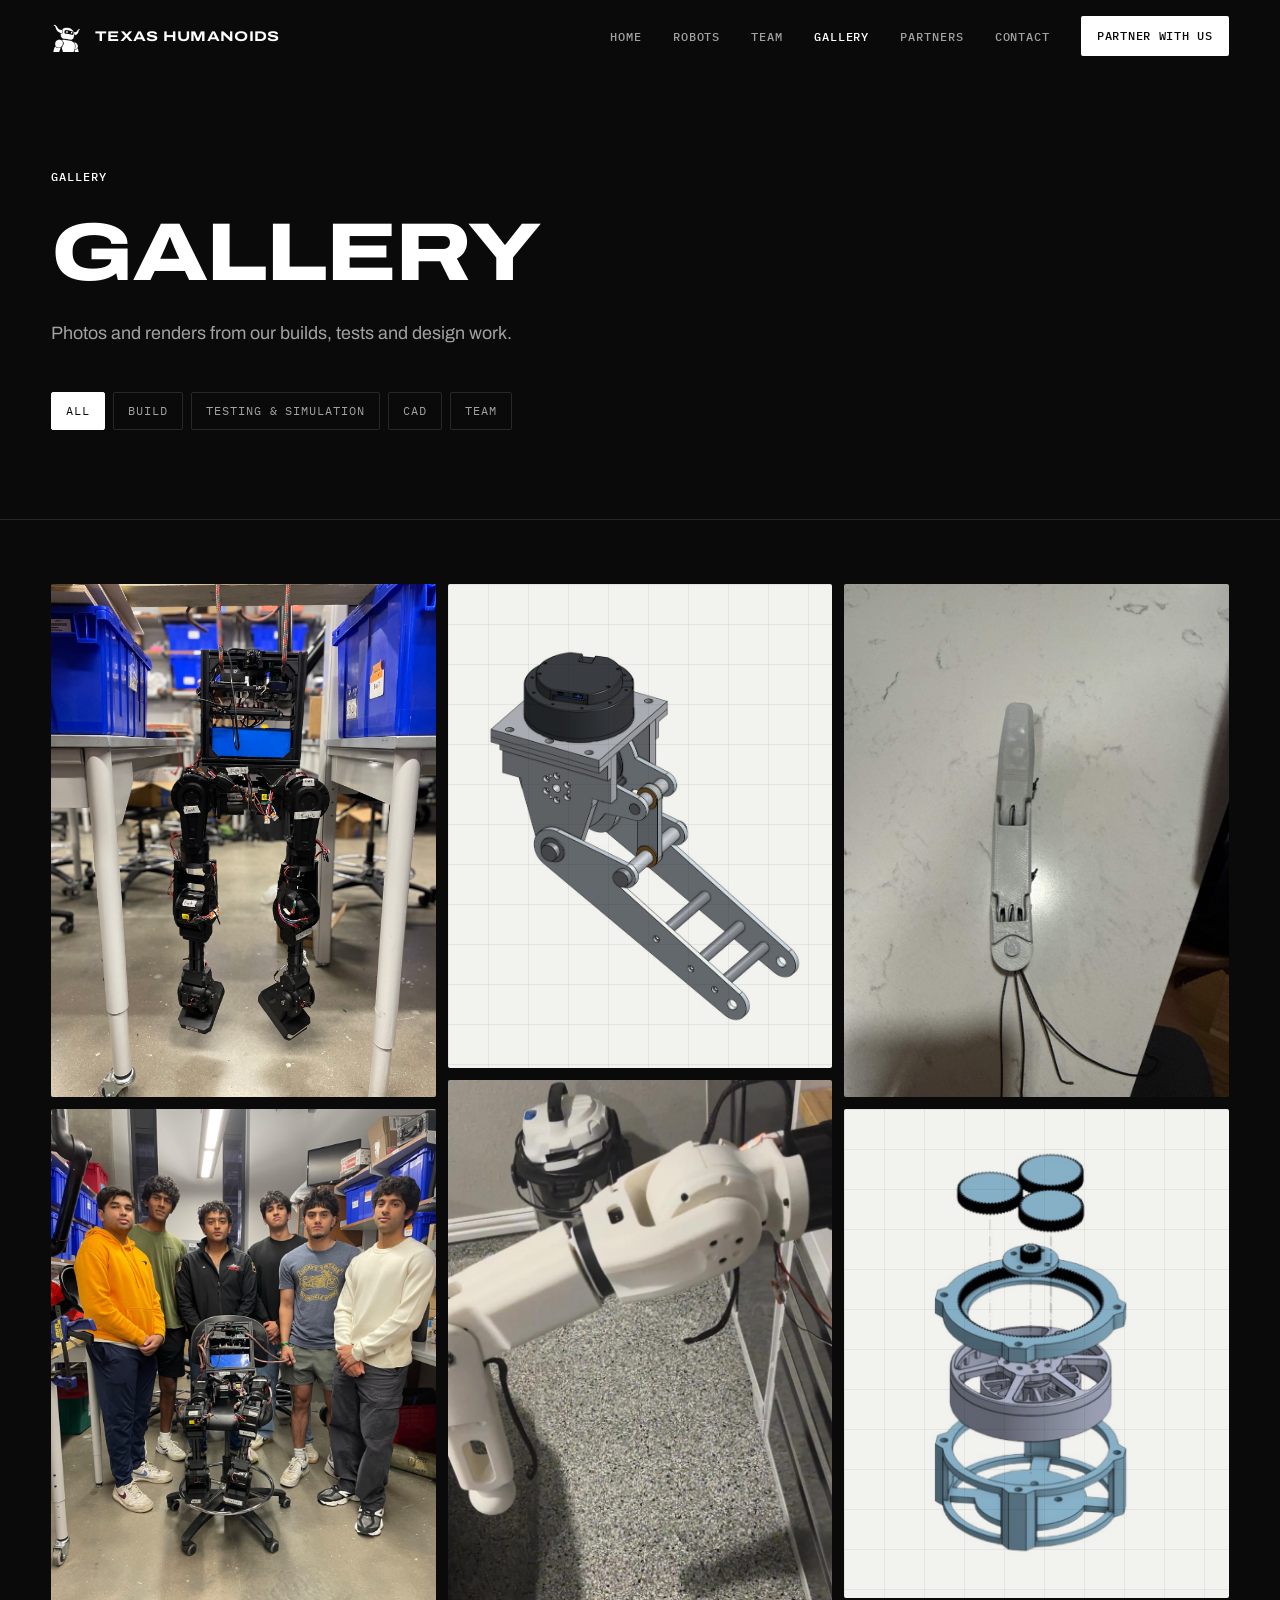
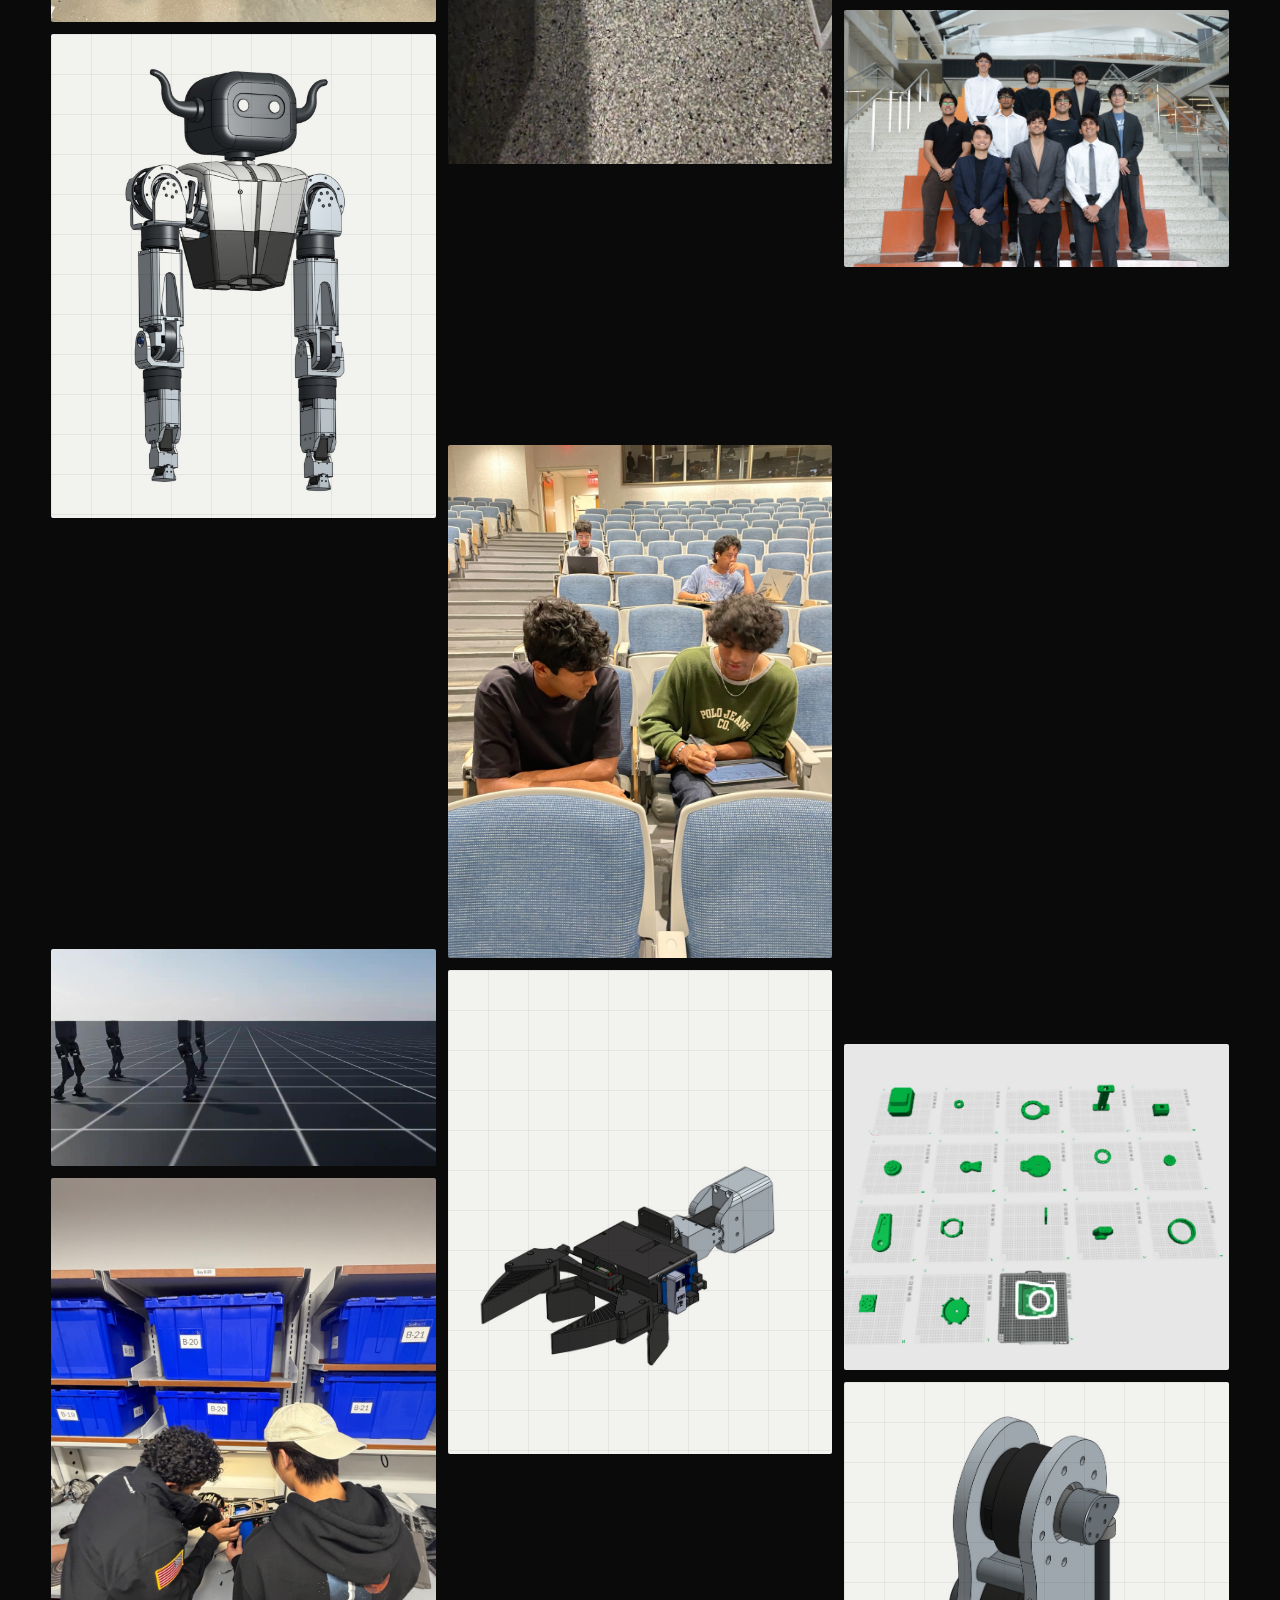
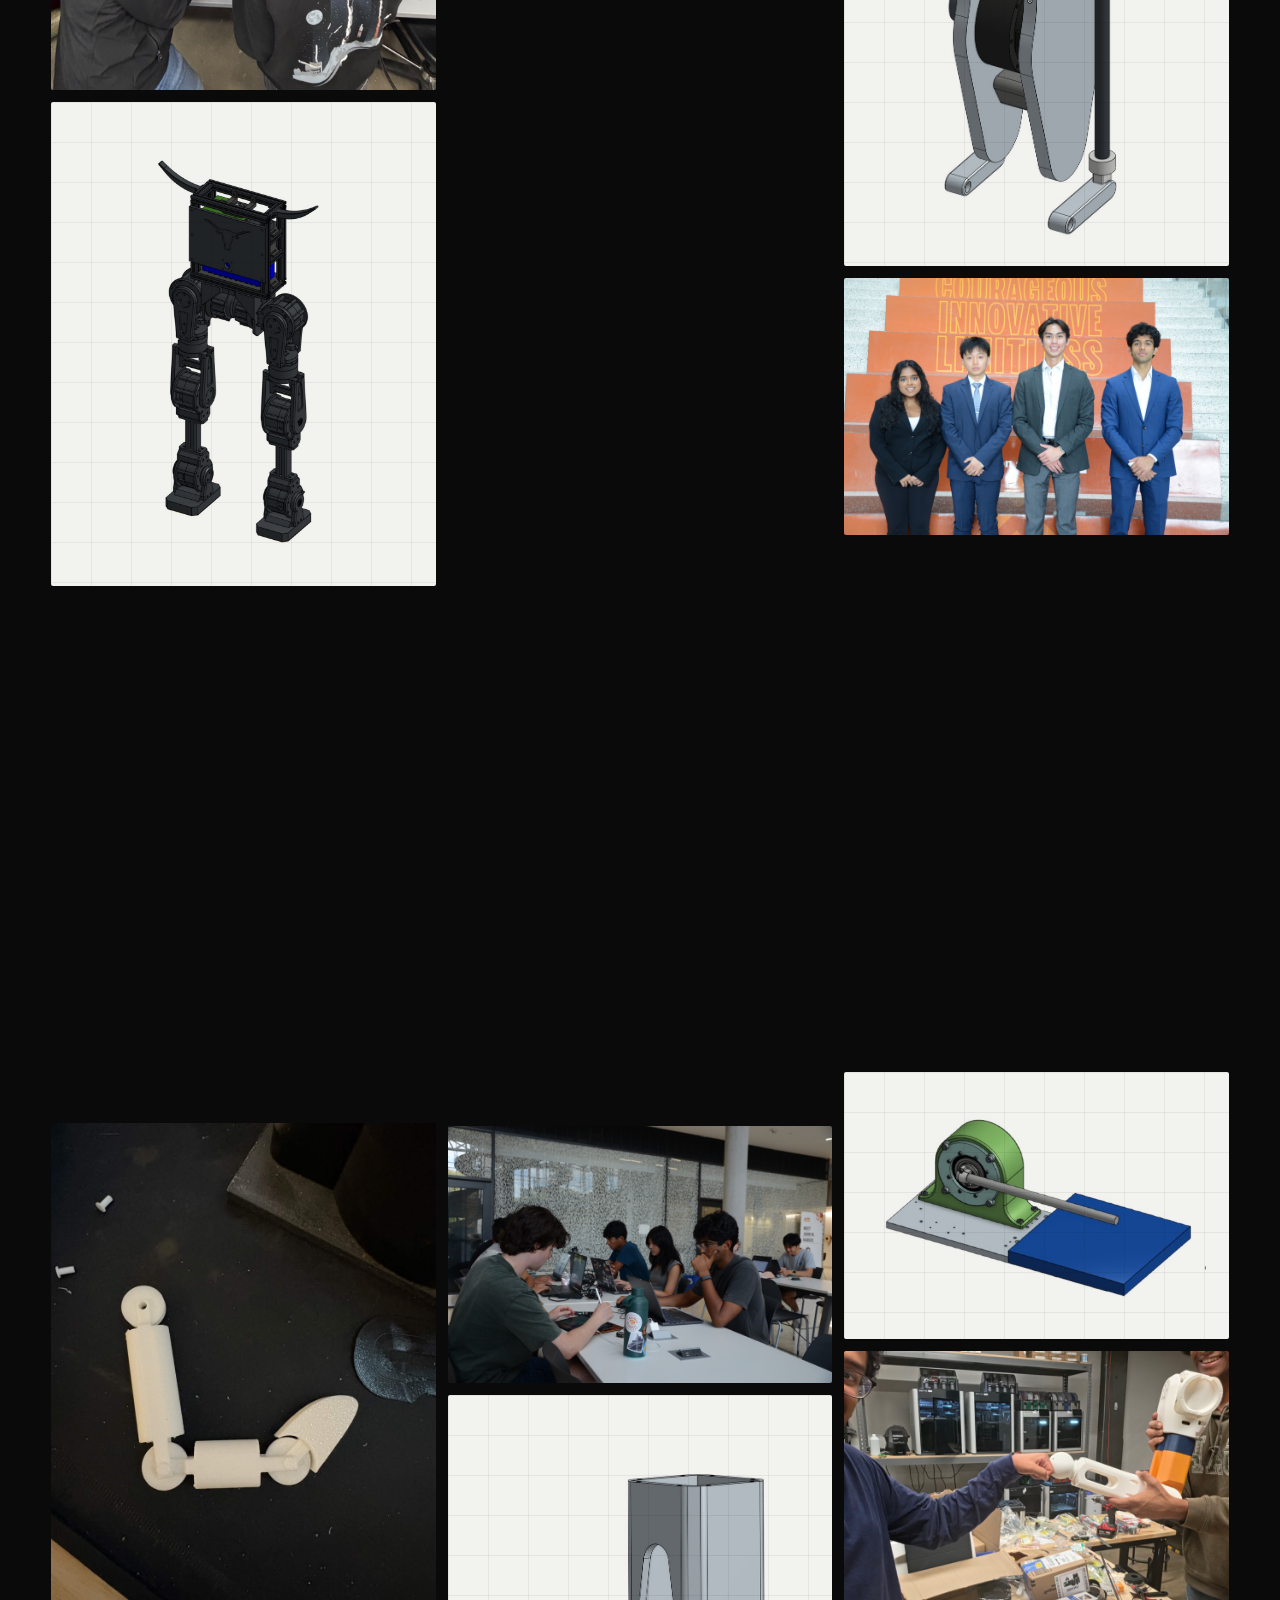
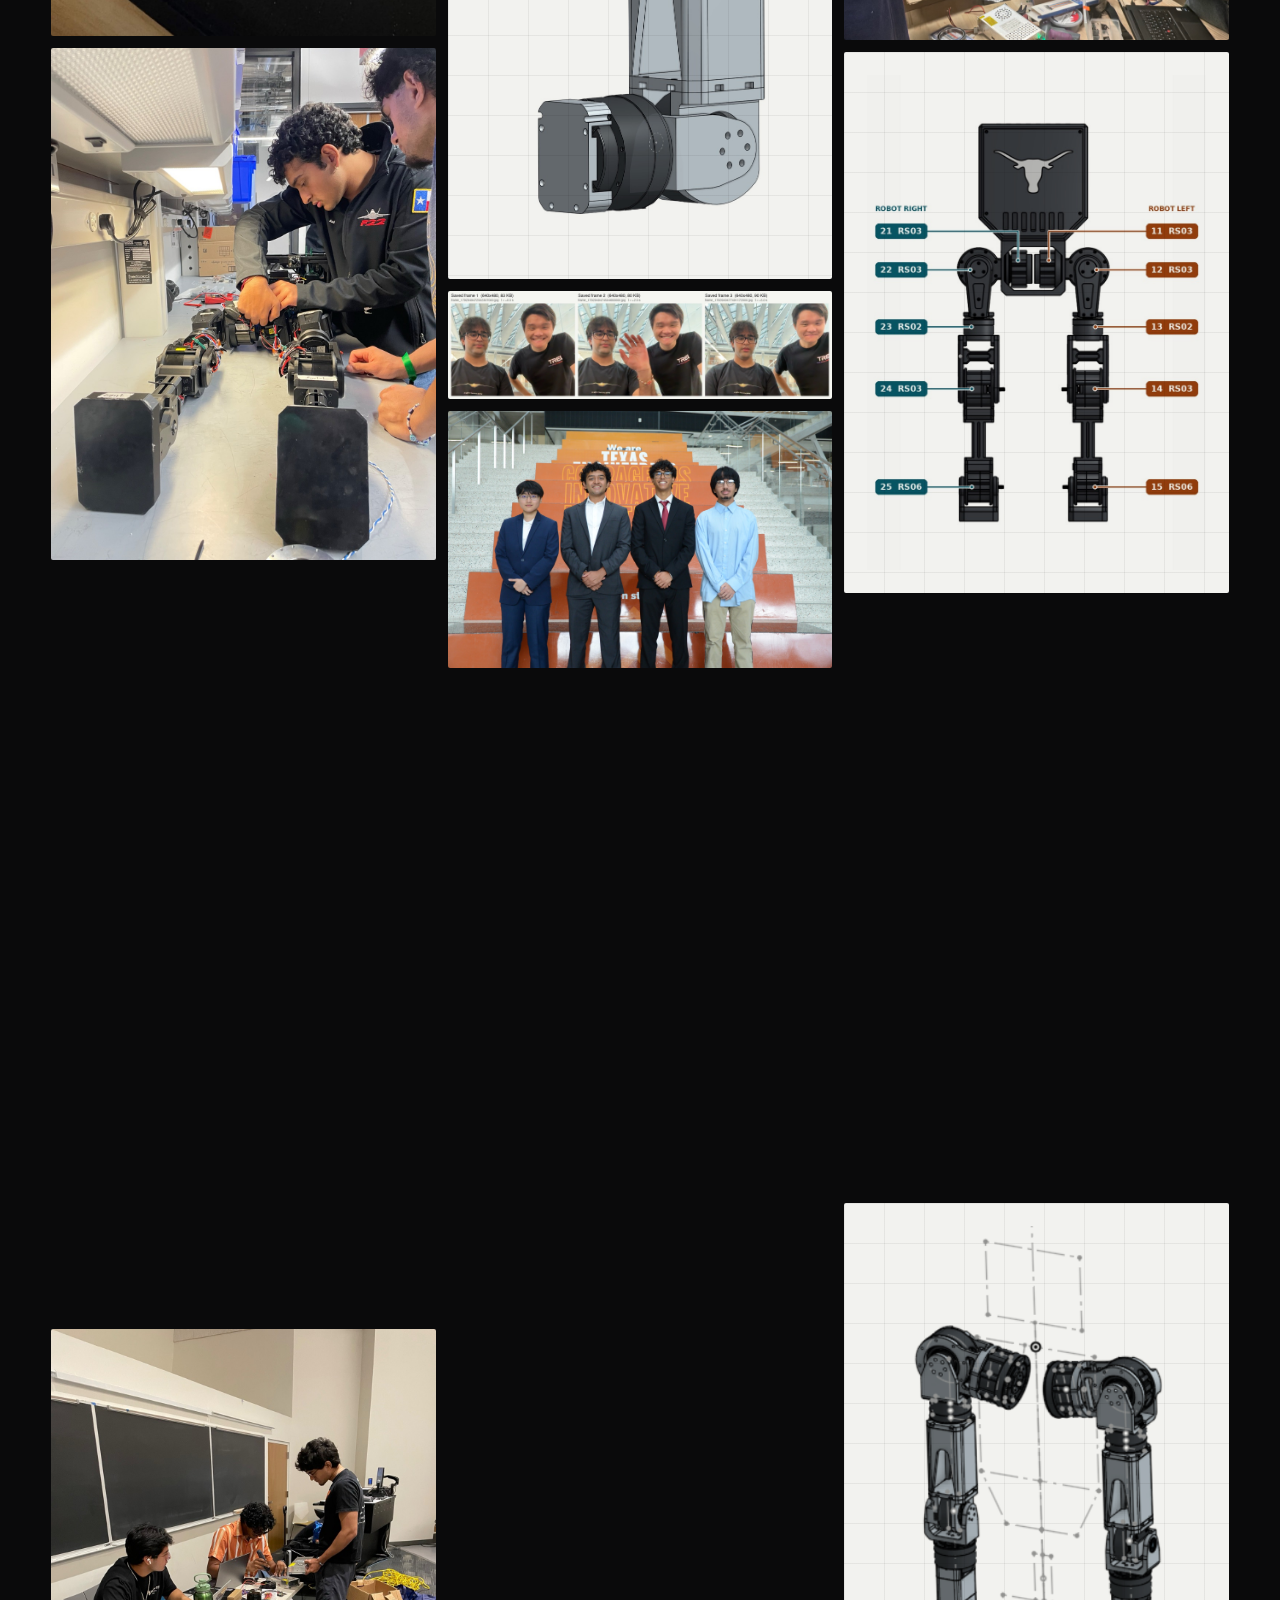
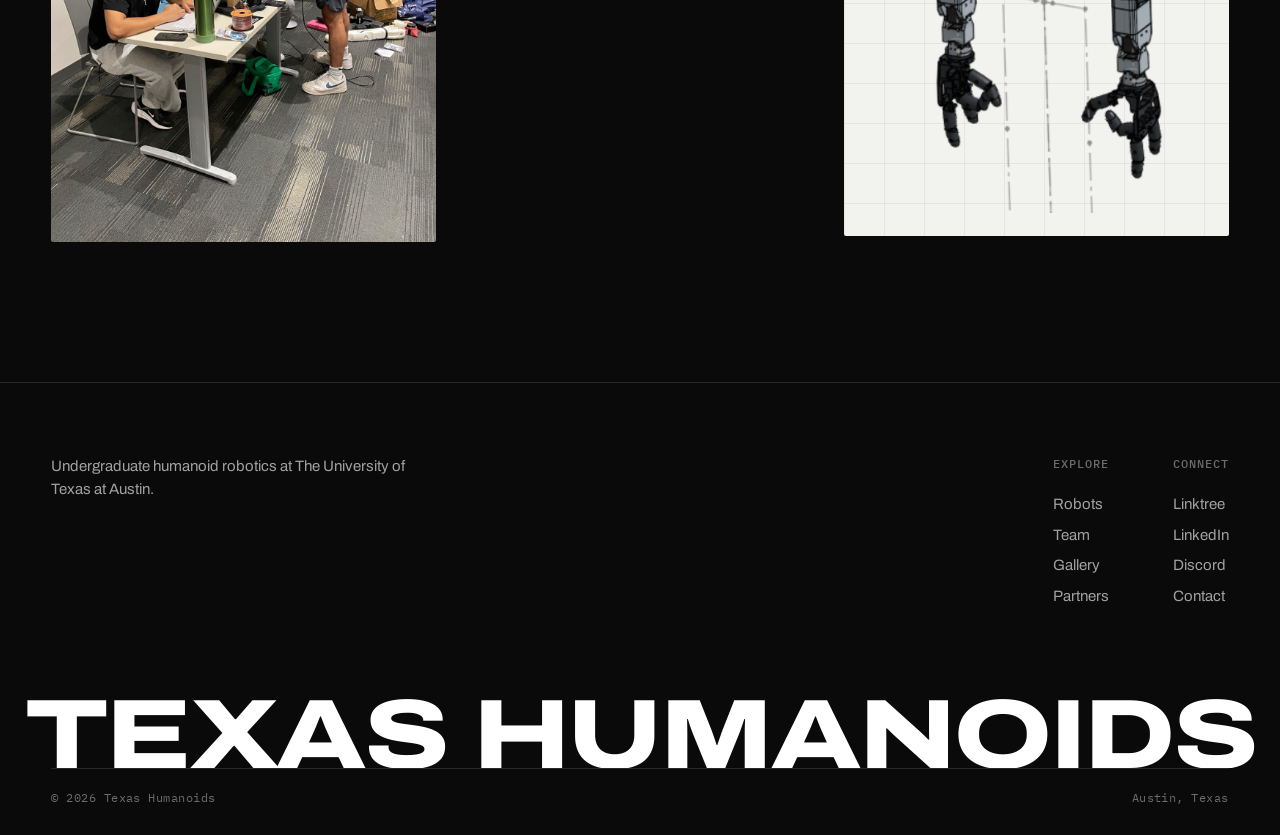
==== gallery.html @ 923ed388 "Import site as deployed on Netlify Co-Authored-By: Claude Opus 5.5 <noreply@anthropic.com> Claude-Se" ====
<!DOCTYPE html>
<html lang="en">
<head>
  <meta charset="UTF-8">
  <meta name="viewport" content="width=device-width, initial-scale=1.0">
  <title>Gallery | Texas Humanoids</title>
  <meta name="description" content="Photos and CAD renders from Texas Humanoids builds, tests and design work.">
  <meta property="og:title" content="Gallery | Texas Humanoids">
  <meta property="og:description" content="Photos and CAD renders from Texas Humanoids builds, tests and design work.">
  <meta property="og:image" content="images/web/whole_group.jpg">
  <link rel="icon" href="images/logo.png">
  <link rel="preconnect" href="https://fonts.googleapis.com">
  <link rel="preconnect" href="https://fonts.gstatic.com" crossorigin>
  <link href="https://fonts.googleapis.com/css2?family=Archivo:wdth,wght@62..125,100..900&family=IBM+Plex+Mono:wght@400;500&display=swap" rel="stylesheet">
  <link rel="stylesheet" href="styles.css">
  <script>document.documentElement.classList.add('js')</script>
</head>
<body>

  <header class="nav" id="nav">
    <div class="nav-inner">
      <a href="index.html" class="brand" aria-label="Texas Humanoids home">
        <img src="images/logo.png" alt="">
        <span>TEXAS HUMANOIDS</span>
      </a>
      <button class="menu-btn" aria-label="Open menu" aria-expanded="false" aria-controls="navLinks"><span></span><span></span></button>
      <ul class="nav-links" id="navLinks">
        <li><a href="index.html">Home</a></li>
        <li><a href="robots.html">Robots</a></li>
        <li><a href="team.html">Team</a></li>
        <li><a href="gallery.html" aria-current="page">Gallery</a></li>
        <li><a href="partners.html">Partners</a></li>
        <li><a href="contact.html">Contact</a></li>
        <li><a href="contact.html" class="btn btn-solid">Partner with us</a></li>
      </ul>
    </div>
  </header>

  <main>
    <section class="page-head">
      <div class="wrap">
        <div class="eyebrow r"><span>Gallery</span></div>
        <h1 class="r d1">Gallery</h1>
        <p class="lede r d2">Photos and renders from our builds, tests and design work.</p>
        <div class="filters r d3" role="group" aria-label="Filter photos">
          <button class="filter" data-cat="all" aria-pressed="true">All</button>
          <button class="filter" data-cat="build" aria-pressed="false">Build</button>
          <button class="filter" data-cat="sim" aria-pressed="false">Testing &amp; simulation</button>
          <button class="filter" data-cat="cad" aria-pressed="false">CAD</button>
          <button class="filter" data-cat="team" aria-pressed="false">Team</button>
        </div>
      </div>
    </section>

    <section class="sect" style="padding-top:clamp(40px,5vw,72px)">
      <div class="wrap">
        <div class="gallery">
          <a class="g-item r" href="images/web/walker.jpg" data-cat="build"><img src="images/web/walker.jpg" alt="Bob the Walker" width="1350" height="1800" loading="lazy"><span class="cap">Bob the Walker</span></a>
          <a class="g-item r" href="images/web/build-walker-team.jpg" data-cat="build"><img src="images/web/build-walker-team.jpg" alt="The walker team with Bob" width="1050" height="1400" loading="lazy"><span class="cap">The walker team with Bob</span></a>
          <a class="g-item paper r" href="images/web/cad-texas-humanoid.jpg" data-cat="cad"><img src="images/web/cad-texas-humanoid.jpg" alt="Texas Humanoid upper body" width="1082" height="1400" loading="lazy"><span class="cap">Texas Humanoid upper body</span></a>
          <a class="g-item r" href="images/web/build-legs-team.jpg" data-cat="build"><img src="images/web/build-legs-team.jpg" alt="Walker legs after assembly" width="1320" height="1400" loading="lazy"><span class="cap">Walker legs after assembly</span></a>
          <a class="g-item r" href="images/web/walker-isaaclab.jpg" data-cat="sim"><img src="images/web/walker-isaaclab.jpg" alt="Walker policy training in Isaac Lab" width="1280" height="720" loading="lazy"><span class="cap">Walker policy training in Isaac Lab</span></a>
          <a class="g-item r" href="images/web/build-assembly.jpg" data-cat="build"><img src="images/web/build-assembly.jpg" alt="Assembling a walker leg" width="1050" height="1400" loading="lazy"><span class="cap">Assembling a walker leg</span></a>
          <a class="g-item paper r" href="images/web/cad-walker.jpg" data-cat="cad"><img src="images/web/cad-walker.jpg" alt="Walker CAD" width="1082" height="1400" loading="lazy"><span class="cap">Walker CAD</span></a>
          <a class="g-item r" href="images/web/build-hang-test.jpg" data-cat="build"><img src="images/web/build-hang-test.jpg" alt="Walker testing on a support rig" width="1050" height="1400" loading="lazy"><span class="cap">Walker testing on a support rig</span></a>
          <a class="g-item r" href="images/web/finger-prototype.jpg" data-cat="sim"><img src="images/web/finger-prototype.jpg" alt="Tendon-driven finger prototype" width="900" height="1200" loading="lazy"><span class="cap">Tendon-driven finger prototype</span></a>
          <a class="g-item r" href="images/web/build-wiring.jpg" data-cat="build"><img src="images/web/build-wiring.jpg" alt="Wiring the walker actuators" width="1050" height="1400" loading="lazy"><span class="cap">Wiring the walker actuators</span></a>
          <a class="g-item paper r" href="images/web/cad-shoulder.jpg" data-cat="cad"><img src="images/web/cad-shoulder.jpg" alt="Shoulder actuators" width="773" height="1000" loading="lazy"><span class="cap">Shoulder actuators</span></a>
          <a class="g-item r" href="images/web/walker-telemetry.jpg" data-cat="sim"><img src="images/web/walker-telemetry.jpg" alt="Walker telemetry dashboard" width="1600" height="1034" loading="lazy"><span class="cap">Walker telemetry dashboard</span></a>
          <a class="g-item r" href="images/web/build-electronics.jpg" data-cat="build"><img src="images/web/build-electronics.jpg" alt="Electronics build session" width="1050" height="1400" loading="lazy"><span class="cap">Electronics build session</span></a>
          <a class="g-item paper r" href="images/web/cad-knee.jpg" data-cat="cad"><img src="images/web/cad-knee.jpg" alt="Four-bar knee" width="773" height="1000" loading="lazy"><span class="cap">Four-bar knee</span></a>
          <a class="g-item r" href="images/web/teleop-arm.jpg" data-cat="sim"><img src="images/web/teleop-arm.jpg" alt="Tele-operated arm" width="787" height="1400" loading="lazy"><span class="cap">Tele-operated arm</span></a>
          <a class="g-item r" href="images/web/whole_group.jpg" data-cat="team"><img src="images/web/whole_group.jpg" alt="Texas Humanoids, Fall 2026" width="2400" height="1604" loading="lazy"><span class="cap">Texas Humanoids, Fall 2026</span></a>
          <a class="g-item r" href="images/web/build-design-session.jpg" data-cat="build"><img src="images/web/build-design-session.jpg" alt="Design session" width="1050" height="1400" loading="lazy"><span class="cap">Design session</span></a>
          <a class="g-item paper r" href="images/web/cad-wrist.jpg" data-cat="cad"><img src="images/web/cad-wrist.jpg" alt="Wrist with UMI gripper" width="773" height="1000" loading="lazy"><span class="cap">Wrist with UMI gripper</span></a>
          <a class="g-item r" href="images/web/walker-urdf.jpg" data-cat="sim"><img src="images/web/walker-urdf.jpg" alt="Walker URDF model" width="716" height="900" loading="lazy"><span class="cap">Walker URDF model</span></a>
          <a class="g-item paper r" href="images/web/cad-neck.jpg" data-cat="cad"><img src="images/web/cad-neck.jpg" alt="Neck and head" width="773" height="1000" loading="lazy"><span class="cap">Neck and head</span></a>
          <a class="g-item r" href="images/web/mechanical.jpg" data-cat="team"><img src="images/web/mechanical.jpg" alt="Mechanical team" width="1800" height="1203" loading="lazy"><span class="cap">Mechanical team</span></a>
          <a class="g-item r" href="images/web/working.jpg" data-cat="build"><img src="images/web/working.jpg" alt="Work session" width="1800" height="1203" loading="lazy"><span class="cap">Work session</span></a>
          <a class="g-item paper r" href="images/web/cad-elbow.jpg" data-cat="cad"><img src="images/web/cad-elbow.jpg" alt="Elbow joint" width="773" height="1000" loading="lazy"><span class="cap">Elbow joint</span></a>
          <a class="g-item r" href="images/web/perception-tracking.jpg" data-cat="sim"><img src="images/web/perception-tracking.jpg" alt="Video capture for human tracking" width="1800" height="508" loading="lazy"><span class="cap">Video capture for human tracking</span></a>
          <a class="g-item r" href="images/web/electrical.jpg" data-cat="team"><img src="images/web/electrical.jpg" alt="Electrical team" width="1800" height="1203" loading="lazy"><span class="cap">Electrical team</span></a>
          <a class="g-item paper r" href="images/web/cad-foot.jpg" data-cat="cad"><img src="images/web/cad-foot.jpg" alt="Spring-loaded foot" width="1100" height="850" loading="lazy"><span class="cap">Spring-loaded foot</span></a>
          <a class="g-item r" href="images/web/whiteboard-1.jpg" data-cat="build"><img src="images/web/whiteboard-1.jpg" alt="Arm kinematics on the whiteboard" width="1800" height="1350" loading="lazy"><span class="cap">Arm kinematics on the whiteboard</span></a>
          <a class="g-item r" href="images/web/finger-test.jpg" data-cat="sim"><img src="images/web/finger-test.jpg" alt="Finger test" width="900" height="1200" loading="lazy"><span class="cap">Finger test</span></a>
          <a class="g-item paper r" href="images/web/cad-actuator.jpg" data-cat="cad"><img src="images/web/cad-actuator.jpg" alt="Custom actuator, exploded view" width="688" height="900" loading="lazy"><span class="cap">Custom actuator, exploded view</span></a>
          <a class="g-item r" href="images/web/software.jpg" data-cat="team"><img src="images/web/software.jpg" alt="Software team" width="1800" height="1203" loading="lazy"><span class="cap">Software team</span></a>
          <a class="g-item r" href="images/web/working_2.jpg" data-cat="build"><img src="images/web/working_2.jpg" alt="Team discussion" width="1800" height="1203" loading="lazy"><span class="cap">Team discussion</span></a>
          <a class="g-item paper r" href="images/web/cad-walker-v1.jpg" data-cat="cad"><img src="images/web/cad-walker-v1.jpg" alt="Walker CAD, first version" width="927" height="1200" loading="lazy"><span class="cap">Walker CAD, first version</span></a>
          <a class="g-item r" href="images/web/walker-print-slices.jpg" data-cat="sim"><img src="images/web/walker-print-slices.jpg" alt="Sliced walker parts" width="1100" height="934" loading="lazy"><span class="cap">Sliced walker parts</span></a>
          <a class="g-item paper r" href="images/web/cad-lower-leg.jpg" data-cat="cad"><img src="images/web/cad-lower-leg.jpg" alt="Lower leg linkage" width="773" height="1000" loading="lazy"><span class="cap">Lower leg linkage</span></a>
          <a class="g-item r" href="images/web/operations.jpg" data-cat="team"><img src="images/web/operations.jpg" alt="Operations team" width="1800" height="1203" loading="lazy"><span class="cap">Operations team</span></a>
          <a class="g-item r" href="images/web/whiteboard-2.jpg" data-cat="build"><img src="images/web/whiteboard-2.jpg" alt="Planning joint layouts" width="1800" height="1350" loading="lazy"><span class="cap">Planning joint layouts</span></a>
          <a class="g-item paper r" href="images/web/actuator-dyno.jpg" data-cat="cad"><img src="images/web/actuator-dyno.jpg" alt="Actuator dynamometer" width="1000" height="653" loading="lazy"><span class="cap">Actuator dynamometer</span></a>
          <a class="g-item r" href="images/web/robot-arm.jpg" data-cat="build"><img src="images/web/robot-arm.jpg" alt="3D-printed arm segment" width="1800" height="1352" loading="lazy"><span class="cap">3D-printed arm segment</span></a>
          <a class="g-item paper r" href="images/web/walker-actuator-map.jpg" data-cat="cad"><img src="images/web/walker-actuator-map.jpg" alt="Walker actuator map" width="752" height="1100" loading="lazy"><span class="cap">Walker actuator map</span></a>
          <a class="g-item r" href="images/web/team-selfie.jpg" data-cat="team"><img src="images/web/team-selfie.jpg" alt="The three founders" width="1400" height="1050" loading="lazy"><span class="cap">The three founders</span></a>
          <a class="g-item paper r" href="images/web/power-schematic.jpg" data-cat="sim"><img src="images/web/power-schematic.jpg" alt="Power architecture schematic" width="1600" height="1131" loading="lazy"><span class="cap">Power architecture schematic</span></a>
          <a class="g-item paper r" href="images/web/arm-cad.png" data-cat="cad"><img src="images/web/arm-cad.png" alt="Tele-operated arm CAD" width="410" height="712" loading="lazy"><span class="cap">Tele-operated arm CAD</span></a>
        </div>
      </div>
    </section>

    <dialog class="lightbox" id="lightbox" aria-label="Photo viewer">
      <figure><img alt=""><figcaption></figcaption></figure>
      <button class="lb-btn lb-close" aria-label="Close">&times;</button>
      <button class="lb-btn lb-prev" aria-label="Previous photo">&larr;</button>
      <button class="lb-btn lb-next" aria-label="Next photo">&rarr;</button>
    </dialog>
  </main>

  <footer class="footer">
    <div class="wrap">
      <div class="foot-row">
        <p>Undergraduate humanoid robotics at The University of Texas at Austin.</p>
        <div class="foot-links">
          <div>
            <h4>Explore</h4>
            <a href="robots.html">Robots</a><a href="team.html">Team</a><a href="gallery.html">Gallery</a><a href="partners.html">Partners</a>
          </div>
          <div>
            <h4>Connect</h4>
            <a href="https://linktr.ee/texas-humanoids" target="_blank" rel="noopener">Linktree</a>
            <a href="https://www.linkedin.com/company/texas-humanoids" target="_blank" rel="noopener">LinkedIn</a>
            <a href="https://discord.gg/mYTj5yCFnS" target="_blank" rel="noopener">Discord</a>
            <a href="contact.html">Contact</a>
          </div>
        </div>
      </div>
    </div>
    <div class="wordmark" aria-hidden="true">TEXAS HUMANOIDS</div>
    <div class="wrap" style="position:relative;background:var(--ink)">
      <div class="foot-base">
        <span>&copy; 2026 Texas Humanoids</span>
        <span>Austin, Texas</span>
      </div>
    </div>
  </footer>

  <script src="site.js"></script>
</body>
</html>
---- styles.css ----
*, *::before, *::after { margin: 0; padding: 0; box-sizing: border-box; }

:root {
  --ink: #0A0A0B;
  --ink-2: #131315;
  --paper: #F2F2EF;
  --white: #FFFFFF;
  --accent: #2D7FF9;
  --on-dark-2: rgba(255,255,255,.62);
  --on-dark-3: rgba(255,255,255,.4);
  --line-dark: rgba(255,255,255,.12);
  --on-light-2: #5C5C5C;
  --line-light: rgba(10,10,11,.14);
  --gutter: clamp(20px, 4vw, 56px);
  --max: 1440px;
  --ease: cubic-bezier(.2,.7,.1,1);
  --wide: 125%;
  --mono: 'IBM Plex Mono', ui-monospace, monospace;
}

html { scroll-behavior: smooth; }
body {
  font-family: 'Archivo', system-ui, sans-serif;
  background: var(--ink);
  color: var(--white);
  line-height: 1.5;
  -webkit-font-smoothing: antialiased;
  overflow-x: hidden;
}
img { display: block; max-width: 100%; }
a { color: inherit; text-decoration: none; }
section[id] { scroll-margin-top: 64px; }
:focus-visible { outline: 2px solid var(--accent); outline-offset: 3px; }

.wrap { max-width: var(--max); margin: 0 auto; padding: 0 var(--gutter); }
.light { background: var(--paper); color: var(--ink); }

/* type */
.eyebrow {
  display: flex; align-items: center; gap: 12px;
  font-family: var(--mono); font-size: 12px; font-weight: 500; letter-spacing: .08em; text-transform: uppercase;
}
.eyebrow .idx { color: var(--accent); font-variant-numeric: tabular-nums; }
.eyebrow .rule { flex: 0 0 40px; height: 1px; background: currentColor; opacity: .3; }
.h2 {
  font-size: clamp(30px, 4.4vw, 68px); font-weight: 700; font-stretch: var(--wide);
  text-transform: uppercase; letter-spacing: -.02em; line-height: 1; margin-top: 28px;
}
.lede { font-size: clamp(17px, 1.4vw, 20px); line-height: 1.55; max-width: 560px; }
.dark .lede, .lede.dim { color: var(--on-dark-2); }
.light .lede { color: var(--on-light-2); }

/* buttons */
.btn {
  display: inline-flex; align-items: center; gap: 10px;
  height: 52px; padding: 0 24px; border-radius: 2px;
  font-family: var(--mono); font-size: 13px; font-weight: 500; letter-spacing: .06em; text-transform: uppercase;
  transition: background .25s, color .25s, border-color .25s;
  white-space: nowrap;
}
.btn svg { transition: transform .3s var(--ease); }
.btn:hover svg { transform: translateX(4px); }
.btn-solid { background: var(--white); color: var(--ink); }
.btn-solid:hover { background: var(--accent); color: var(--white); }
.btn-line { border: 1px solid rgba(255,255,255,.35); color: var(--white); }
.btn-line:hover { border-color: var(--white); background: rgba(255,255,255,.08); }
.light .btn-solid { background: var(--ink); color: var(--white); }
.light .btn-solid:hover { background: var(--accent); }

/* ───────── NAV ───────── */
.nav {
  position: fixed; inset: 0 0 auto 0; z-index: 50;
  transition: background .35s, border-color .35s, backdrop-filter .35s;
  border-bottom: 1px solid transparent;
}
.nav.scrolled {
  background: rgba(10,10,11,.92);
  backdrop-filter: saturate(160%) blur(18px);
  -webkit-backdrop-filter: saturate(160%) blur(18px);
  border-color: var(--line-dark);
}
.nav-inner {
  max-width: var(--max); margin: 0 auto; padding: 0 var(--gutter);
  height: 72px; display: flex; align-items: center; justify-content: space-between;
}
.brand { display: flex; align-items: center; gap: 12px; }
.brand img { width: 32px; height: 32px; filter: brightness(0) invert(1); }
.brand span { font-weight: 700; font-stretch: var(--wide); font-size: 14px; letter-spacing: .02em; }
.nav-links { display: flex; align-items: center; gap: clamp(18px, 2.4vw, 34px); list-style: none; }
.nav-links a:not(.btn) {
  font-family: var(--mono); font-size: 12px; font-weight: 500; letter-spacing: .08em; text-transform: uppercase;
  color: var(--on-dark-2); transition: color .2s;
}
.nav-links a:not(.btn):hover, .nav-links a[aria-current="page"] { color: var(--white); }
.nav-links .btn { height: 40px; padding: 0 16px; font-size: 12px; }
.menu-btn {
  display: none; background: none; border: 0; color: var(--white);
  width: 44px; height: 44px; cursor: pointer; position: relative;
}
.menu-btn span {
  position: absolute; left: 11px; right: 11px; height: 1.5px; background: currentColor;
  transition: transform .3s var(--ease), top .3s var(--ease);
}
.menu-btn span:nth-child(1) { top: 17px; }
.menu-btn span:nth-child(2) { top: 26px; }
.nav.open .menu-btn span:nth-child(1) { top: 21px; transform: rotate(45deg); }
.nav.open .menu-btn span:nth-child(2) { top: 21px; transform: rotate(-45deg); }

/* ───────── HERO ───────── */
.hero {
  position: relative; min-height: 100svh; display: flex; flex-direction: column;
  justify-content: flex-end; overflow: hidden; isolation: isolate;
}
.hero-media { position: absolute; inset: 0; z-index: -1; }
.hero-media img {
  width: 100%; height: 100%; object-fit: cover; object-position: center 25%;
  animation: settle 2.4s var(--ease) both;
}
.hero-media::after {
  content: ''; position: absolute; inset: 0;
  background:
    linear-gradient(180deg, rgba(10,10,11,.55) 0%, rgba(10,10,11,0) 22%),
    linear-gradient(90deg, rgba(10,10,11,.55) 0%, rgba(10,10,11,0) 55%),
    linear-gradient(0deg, rgba(10,10,11,1) 0%, rgba(10,10,11,.88) 30%, rgba(10,10,11,.3) 64%, rgba(10,10,11,.1) 100%);
}
@keyframes settle { from { transform: scale(1.08); } to { transform: scale(1); } }

.hero > .wrap { width: 100%; }
.hero-body {
  display: grid; grid-template-columns: auto minmax(280px, 1fr); gap: clamp(32px, 4vw, 64px); align-items: end;
  padding-top: 140px; padding-bottom: 48px;
}
.hero h1 {
  font-size: clamp(36px, 5vw, 84px); font-weight: 800; font-stretch: var(--wide);
  text-transform: uppercase; letter-spacing: -.025em; line-height: .95;
}
.hero h1 span { display: block; }
.hero h1 .soft { color: rgba(255,255,255,.5); }
.hero-side { display: flex; flex-direction: column; align-items: flex-start; gap: 24px; justify-self: end; max-width: 480px; }
.hero-side p { font-size: clamp(16px, 1.3vw, 19px); color: rgba(255,255,255,.72); max-width: 480px; }
.hero-side .actions { display: flex; flex-wrap: wrap; gap: 12px; }
.hero-foot {
  display: flex; justify-content: space-between; gap: 24px;
  border-top: 1px solid var(--line-dark); padding: 20px 0 28px;
  font-family: var(--mono); font-size: 12px; font-weight: 500; letter-spacing: .08em; text-transform: uppercase;
  color: var(--on-dark-3);
}
.hero-in > * { animation: rise 1s var(--ease) both; }
.hero-in > *:nth-child(2) { animation-delay: .12s; }
@keyframes rise { from { opacity: 0; transform: translateY(28px); } to { opacity: 1; transform: none; } }

/* ───────── MISSION ───────── */
.mission { padding: clamp(96px, 12vw, 180px) 0; }
.statement {
  font-size: clamp(28px, 3.6vw, 54px); font-weight: 500;
  letter-spacing: -.025em; line-height: 1.1; max-width: 1180px; margin-top: 40px;
}
.statement .dim { color: #A3A3A0; }
.pillars {
  display: grid; grid-template-columns: 1fr 1fr; gap: 0 56px;
  margin-top: clamp(64px, 8vw, 112px);
}
.pillar { border-top: 1px solid var(--line-light); padding-top: 28px; }
.pillar .n { font-family: var(--mono); font-size: 13px; font-weight: 500; color: var(--accent); font-variant-numeric: tabular-nums; }
.pillar h3 { font-size: clamp(20px, 1.8vw, 26px); font-weight: 700; font-stretch: var(--wide); letter-spacing: -.015em; margin: 14px 0 12px; }
.pillar p { color: var(--on-light-2); font-size: 16px; max-width: 520px; }
.stats {
  display: grid; grid-template-columns: repeat(4, 1fr);
  margin-top: clamp(64px, 8vw, 112px); border-top: 1px solid var(--line-light);
}
.stat { padding: 32px 24px 0 0; }
.stat + .stat { padding-left: 24px; border-left: 1px solid var(--line-light); }
.stat b {
  display: block; font-size: clamp(44px, 5vw, 80px); font-weight: 700; font-stretch: var(--wide);
  letter-spacing: -.03em; line-height: 1; font-variant-numeric: tabular-nums;
}
.stat span { display: block; margin-top: 14px; font-family: var(--mono); font-size: 12px; letter-spacing: .06em; text-transform: uppercase; color: var(--on-light-2); }

/* ───────── PLATFORMS ───────── */
.platforms { padding: clamp(96px, 12vw, 180px) 0 clamp(64px, 8vw, 120px); }
.platforms-head { display: grid; grid-template-columns: 1.4fr 1fr; gap: 48px; align-items: end; }
.platform { margin-top: clamp(64px, 8vw, 120px); }
.platform-media {
  position: relative; aspect-ratio: 21 / 9; border-radius: 2px; overflow: hidden; background: var(--ink-2);
}
.platform-media img { width: 100%; height: 100%; object-fit: cover; transition: transform 1.2s var(--ease); }
.platform:hover .platform-media img { transform: scale(1.03); }
.platform-media::after {
  content: ''; position: absolute; inset: 0;
  background: linear-gradient(0deg, rgba(10,10,11,.85) 0%, rgba(10,10,11,0) 55%);
}
.platform-media.cad {
  background-color: var(--paper);
  background-image: linear-gradient(rgba(10,10,11,.06) 1px, transparent 1px), linear-gradient(90deg, rgba(10,10,11,.06) 1px, transparent 1px);
  background-size: 40px 40px;
}
.platform-media.cad::after { display: none; }
.platform-media.cad img {
  position: absolute; top: 4%; right: 30%; width: auto; height: 92%;
  object-fit: contain; mix-blend-mode: multiply;
}
.platform-media.cad .platform-title { color: var(--ink); }
.platform-media.cad .platform-title .tag { color: var(--on-light-2); }
.platform-title {
  position: absolute; z-index: 1; left: clamp(20px, 3vw, 44px); right: clamp(20px, 3vw, 44px); bottom: clamp(20px, 3vw, 40px);
  display: flex; justify-content: space-between; align-items: flex-end; gap: 24px;
}
.platform-title h3 {
  font-size: clamp(32px, 5.6vw, 92px); font-weight: 800; font-stretch: var(--wide); text-transform: uppercase; letter-spacing: -.025em; line-height: .9;
}
.platform-title .tag {
  font-family: var(--mono); font-size: 12px; font-weight: 500; letter-spacing: .08em; text-transform: uppercase;
  color: var(--on-dark-2); text-align: right; white-space: nowrap;
}
.platform-body {
  display: grid; grid-template-columns: 1fr 1fr; gap: clamp(32px, 6vw, 96px);
  padding-top: clamp(32px, 4vw, 56px);
}
.platform-body p { font-size: clamp(17px, 1.35vw, 20px); color: var(--on-dark-2); line-height: 1.6; }
.platform-body p + p { margin-top: 18px; }
.platform-body p strong { color: var(--white); font-weight: 600; }
.specs { border-top: 1px solid var(--line-dark); }
.specs div {
  display: grid; grid-template-columns: 160px 1fr; gap: 16px;
  padding: 16px 0; border-bottom: 1px solid var(--line-dark); font-size: 15px;
}
.specs dt { color: var(--on-dark-3); font-family: var(--mono); font-size: 12px; font-weight: 500; letter-spacing: .08em; text-transform: uppercase; padding-top: 2px; }
.specs dd { font-family: var(--mono); font-size: 14px; }
.live { display: inline-flex; align-items: center; gap: 8px; }
.live::before { content: ''; width: 7px; height: 7px; border-radius: 50%; background: var(--accent); box-shadow: 0 0 0 4px rgba(45,127,249,.2); }

/* ───────── MARQUEE ───────── */
.marquee {
  border-block: 1px solid var(--line-dark); overflow: hidden; padding: 36px 0; background: var(--ink);
  -webkit-mask-image: linear-gradient(90deg, transparent, #000 8%, #000 92%, transparent);
          mask-image: linear-gradient(90deg, transparent, #000 8%, #000 92%, transparent);
}
.marquee-track { display: flex; align-items: center; width: max-content; background: var(--ink); animation: slide 70s linear infinite; }
.marquee-track .mq { height: auto; margin: 0 clamp(36px, 4vw, 64px); opacity: .7; flex: none; }
.marquee-track .white { filter: brightness(0) invert(1); }
.marquee-track .apptronik { width: 240px; }
.marquee-track .misumi { width: 200px; filter: grayscale(1) invert(1); mix-blend-mode: screen; }
.marquee-track .ansys { width: 80px; }
.marquee-track .argon { width: 84px; mix-blend-mode: screen; }
.marquee-track .vectornav { width: 54px; }
.marquee-track .sendcutsend { width: 72px; filter: grayscale(1) invert(1) brightness(1.6); mix-blend-mode: screen; }
@keyframes slide { to { transform: translateX(-50%); } }

.backed { border-bottom: 1px solid var(--line-dark); }
.backed-label {
  text-align: center; padding-top: 28px;
  font-family: var(--mono); font-size: 12px; letter-spacing: .08em; text-transform: uppercase; color: var(--on-dark-3);
}
.backed .marquee { border-block: 0; padding: 20px 0 36px; }

/* ───────── ROADMAP ───────── */
.roadmap { padding: clamp(96px, 12vw, 180px) 0; }
.phases { display: grid; grid-template-columns: repeat(3, 1fr); margin-top: clamp(56px, 7vw, 96px); }
.phase { position: relative; padding: 36px 32px 0 0; }
.phase + .phase { padding-left: 32px; }
.phase::before {
  content: ''; position: absolute; top: 0; left: 0; right: 0; height: 2px; background: var(--line-light);
}
.phase.now::before { background: var(--ink); }
.phase-top { display: flex; justify-content: space-between; align-items: baseline; }
.phase .num { font-size: clamp(52px, 5.4vw, 88px); font-weight: 700; font-stretch: var(--wide); letter-spacing: -.03em; line-height: 1; }
.phase .when { font-family: var(--mono); font-size: 12px; font-weight: 500; letter-spacing: .08em; text-transform: uppercase; color: var(--on-light-2); }
.phase .now-tag {
  display: inline-block; margin-top: 28px; font-family: var(--mono); font-size: 12px; font-weight: 500; letter-spacing: .08em;
  text-transform: uppercase; color: var(--accent);
}
.phase h3 { font-size: clamp(20px, 1.8vw, 26px); font-weight: 700; font-stretch: var(--wide); text-transform: uppercase; letter-spacing: -.01em; margin: 28px 0 12px; }
.phase .now-tag.later { color: var(--on-light-2); }
.phase .now-tag + h3 { margin-top: 8px; }
.phase p { color: var(--on-light-2); font-size: 16px; }

/* ───────── TEAMS ───────── */
.teams { padding: clamp(96px, 12vw, 180px) 0; }
.teams-ui { display: grid; grid-template-columns: 380px 1fr; gap: clamp(32px, 5vw, 80px); margin-top: clamp(56px, 7vw, 96px); }
.tablist { display: flex; flex-direction: column; border-top: 1px solid var(--line-dark); }
.tab {
  all: unset; cursor: pointer; display: flex; align-items: baseline; gap: 20px;
  padding: 22px 0; border-bottom: 1px solid var(--line-dark);
  font-size: clamp(20px, 1.9vw, 28px); font-weight: 700; font-stretch: var(--wide); text-transform: uppercase; letter-spacing: -.01em;
  color: var(--on-dark-3); transition: color .25s;
}
.tab small { font-family: var(--mono); font-size: 12px; font-weight: 500; letter-spacing: 0; color: var(--on-dark-3); font-variant-numeric: tabular-nums; }
.tab:hover { color: var(--on-dark-2); }
.tab[aria-selected="true"] { color: var(--white); }
.tab[aria-selected="true"] small { color: var(--accent); }
.tab:focus-visible { outline: 2px solid var(--accent); outline-offset: -2px; }
.panel[hidden] { display: none; }
.panel { animation: fade .5s var(--ease); }
@keyframes fade { from { opacity: 0; transform: translateY(10px); } to { opacity: 1; transform: none; } }
.panel-img { aspect-ratio: 3 / 2; overflow: hidden; border-radius: 2px; background: var(--ink-2); }
.panel-img img { width: 100%; height: 100%; object-fit: cover; }
.panel-copy { display: grid; grid-template-columns: 1fr auto; gap: 32px; padding-top: 28px; align-items: start; }
.panel-copy p { font-size: clamp(17px, 1.35vw, 20px); color: var(--on-dark-2); max-width: 620px; }
.chips { display: flex; flex-wrap: wrap; gap: 8px; margin-top: 20px; }
.chip {
  font-family: var(--mono); font-size: 12px; padding: 7px 12px; border-radius: 2px;
  border: 1px solid var(--line-dark); color: var(--on-dark-2);
}
.headcount { text-align: right; }
.headcount b { display: block; font-size: 52px; font-weight: 700; font-stretch: var(--wide); letter-spacing: -.03em; line-height: 1; }
.headcount span { font-family: var(--mono); font-size: 12px; font-weight: 500; letter-spacing: .08em; text-transform: uppercase; color: var(--on-dark-3); }

/* ───────── BUILD GALLERY ───────── */
.build { padding: 0 0 clamp(96px, 12vw, 180px); }
.build-head { display: grid; grid-template-columns: 1.4fr 1fr; gap: 48px; align-items: end; }
.bento {
  display: grid; grid-template-columns: 2fr 1fr 1fr; grid-template-rows: repeat(2, minmax(220px, 26vw));
  gap: 12px; margin-top: clamp(48px, 6vw, 80px);
}
.bento figure { overflow: hidden; border-radius: 2px; background: var(--ink-2); }
.bento img { width: 100%; height: 100%; object-fit: cover; transition: transform 1.2s var(--ease); }
.bento figure:hover img { transform: scale(1.04); }
.bento .b1 { grid-row: span 2; }
.bento .b2 { grid-row: span 2; }

/* ───────── PEOPLE ───────── */
.people { padding: clamp(96px, 12vw, 180px) 0; }
.leads { display: grid; grid-template-columns: repeat(3, 1fr); margin-top: clamp(56px, 7vw, 96px); border-top: 1px solid var(--line-light); }
.lead { padding: 32px 32px 0 0; }
.lead + .lead { padding-left: 32px; border-left: 1px solid var(--line-light); }
.lead h3 { font-size: clamp(24px, 2.4vw, 38px); font-weight: 700; font-stretch: var(--wide); text-transform: uppercase; letter-spacing: -.02em; line-height: 1; }
.lead .role { margin-top: 10px; font-size: 15px; font-weight: 600; }
.lead .prev { margin-top: 28px; font-family: var(--mono); font-size: 12px; font-weight: 500; letter-spacing: .08em; text-transform: uppercase; color: var(--on-light-2); }
.lead ul { list-style: none; margin-top: 10px; }
.lead li { font-size: 17px; padding: 8px 0; border-bottom: 1px solid var(--line-light); }
.exp {
  display: grid; grid-template-columns: 260px 1fr; gap: 32px; align-items: baseline;
  margin-top: clamp(48px, 6vw, 80px); padding-top: 24px; border-top: 1px solid var(--line-light);
}
.exp-label { font-family: var(--mono); font-size: 12px; letter-spacing: .08em; text-transform: uppercase; color: var(--on-light-2); }
.exp ul { list-style: none; display: flex; flex-wrap: wrap; gap: 8px 36px; }
.exp li { font-size: clamp(18px, 1.8vw, 26px); font-weight: 700; font-stretch: var(--wide); text-transform: uppercase; letter-spacing: -.01em; }

.advisors-head { margin-top: clamp(96px, 12vw, 160px); }
.advisors { display: grid; grid-template-columns: 1fr 1fr; gap: clamp(24px, 3vw, 48px); margin-top: clamp(40px, 5vw, 64px); }
.advisor { display: grid; grid-template-columns: minmax(180px, 42%) 1fr; gap: 28px; }
.advisor-img { aspect-ratio: 4 / 5; overflow: hidden; border-radius: 2px; background: #ddd; }
.advisor-img img { width: 100%; height: 100%; object-fit: cover; filter: grayscale(1) contrast(1.05); transition: filter .6s var(--ease); }
.advisor:hover .advisor-img img { filter: none; }
.advisor .role { font-family: var(--mono); font-size: 12px; font-weight: 500; letter-spacing: .08em; text-transform: uppercase; color: var(--accent); }
.advisor h3 { font-size: clamp(22px, 2vw, 28px); font-weight: 700; font-stretch: var(--wide); letter-spacing: -.02em; line-height: 1.05; margin: 12px 0 10px; }
.advisor .title { font-size: 14px; color: var(--on-light-2); padding-bottom: 16px; border-bottom: 1px solid var(--line-light); }
.advisor p.bio { font-size: 15px; color: #333; margin-top: 16px; line-height: 1.6; }

/* ───────── PARTNERS ───────── */
.partners { padding: clamp(96px, 12vw, 180px) 0; }
.logos {
  display: grid; grid-template-columns: repeat(6, 1fr); gap: 1px; margin-top: clamp(40px, 5vw, 64px);
  background: var(--line-dark); border-block: 1px solid var(--line-dark);
}
.logo-cell {
  display: flex; align-items: center; justify-content: center; grid-column: span 2;
  height: clamp(120px, 10vw, 150px); background: var(--ink);
}
.logo-cell.t1 { grid-column: span 6; height: clamp(220px, 20vw, 300px); }
.logo-cell.t2 { grid-column: span 3; height: clamp(150px, 13vw, 200px); }
.logo-cell img { height: auto; opacity: .85; transition: opacity .3s; }
.logo-cell:hover img { opacity: 1; }
.logo-cell .white { filter: brightness(0) invert(1); }
.logo-cell .apptronik { width: min(70%, 480px); }
.logo-cell .misumi { width: min(82%, 340px); filter: grayscale(1) invert(1); mix-blend-mode: screen; }
.logo-cell .ansys { width: min(42%, 128px); }
.logo-cell .argon { width: min(70%, 124px); mix-blend-mode: screen; }
.logo-cell .vectornav { width: min(50%, 84px); }
.logo-cell .sendcutsend { width: min(70%, 104px); filter: grayscale(1) invert(1) brightness(1.6); mix-blend-mode: screen; }
.logos.color { background: none; border: 0; gap: 0; }
.logos.color .logo-cell { background: transparent; }
.logos.color .logo-cell img { filter: none; mix-blend-mode: multiply; opacity: 1; }
.logos.color .logo-cell .argon { filter: invert(1); }

/* ───────── CTA ───────── */
.cta { position: relative; overflow: hidden; isolation: isolate; padding: clamp(120px, 16vw, 240px) 0 clamp(64px, 8vw, 96px); }
.cta-bg { position: absolute; inset: 0; z-index: -1; }
.cta-bg img { width: 100%; height: 100%; object-fit: cover; object-position: center 40%; }
.cta-bg::after { content: ''; position: absolute; inset: 0; background: linear-gradient(0deg, var(--ink) 0%, rgba(10,10,11,.82) 45%, rgba(10,10,11,.6) 100%); }
.cta h2 { font-size: clamp(36px, 6.4vw, 104px); font-weight: 800; font-stretch: var(--wide); text-transform: uppercase; letter-spacing: -.025em; line-height: .95; }
.cta .actions { display: flex; flex-wrap: wrap; gap: 12px; margin-top: 40px; }
.contacts { display: grid; grid-template-columns: repeat(3, 1fr); margin-top: clamp(80px, 10vw, 140px); border-top: 1px solid var(--line-dark); }
.contact { padding: 28px 24px 0 0; }
.contact + .contact { padding-left: 24px; border-left: 1px solid var(--line-dark); }
.contact .who { font-size: 18px; font-weight: 700; font-stretch: var(--wide); text-transform: uppercase; }
.contact .what { font-family: var(--mono); font-size: 12px; color: var(--on-dark-3); margin-bottom: 16px; }
.contact a, .contact .tel { display: block; font-size: 15px; color: var(--on-dark-2); padding: 3px 0; transition: color .2s; word-break: break-word; }
.contact a:hover { color: var(--white); }

/* ───────── FOOTER ───────── */
.footer { padding: 72px 0 0; border-top: 1px solid var(--line-dark); overflow: hidden; }
.foot-row { display: flex; justify-content: space-between; gap: 40px; flex-wrap: wrap; }
.foot-row p { font-size: 15px; color: var(--on-dark-2); max-width: 380px; }
.foot-links { display: flex; gap: 64px; }
.foot-links h4 { font-family: var(--mono); font-size: 12px; font-weight: 500; letter-spacing: .08em; text-transform: uppercase; color: var(--on-dark-3); margin-bottom: 16px; }
.foot-links a { display: block; font-size: 15px; color: var(--on-dark-2); padding: 4px 0; transition: color .2s; }
.foot-links a:hover { color: var(--white); }
.wordmark {
  margin-top: 80px; font-size: 7.7vw; font-weight: 800; font-stretch: var(--wide); letter-spacing: -.03em;
  line-height: .78; white-space: nowrap; color: var(--white); text-align: center;
  transform: translateY(8%);
}
.foot-base {
  display: flex; justify-content: space-between; gap: 16px; flex-wrap: wrap;
  border-top: 1px solid var(--line-dark); padding: 20px 0 28px; margin-top: 0;
  font-family: var(--mono); font-size: 12px; letter-spacing: .04em; color: var(--on-dark-3); position: relative; background: var(--ink);
}

/* ───────── INNER PAGE HEADER ───────── */
.page-head { padding: 168px 0 clamp(56px, 7vw, 96px); border-bottom: 1px solid var(--line-dark); }
.page-head h1 {
  margin-top: 28px; font-size: clamp(40px, 6.4vw, 104px); font-weight: 800; font-stretch: var(--wide);
  text-transform: uppercase; letter-spacing: -.025em; line-height: .95;
}
.page-head .lede { margin-top: 28px; color: var(--on-dark-2); max-width: 680px; }
.subnav { display: flex; flex-wrap: wrap; gap: 10px 32px; margin-top: 44px; }
.subnav a {
  font-family: var(--mono); font-size: 12px; letter-spacing: .08em; text-transform: uppercase;
  color: var(--on-dark-2); padding-bottom: 6px; border-bottom: 1px solid var(--line-dark); transition: color .2s, border-color .2s;
}
.subnav a:hover { color: var(--white); border-color: var(--white); }

.sect { padding: clamp(88px, 11vw, 160px) 0; }
.sect.dark + .sect.dark { border-top: 1px solid var(--line-dark); }
.h3 {
  margin-top: clamp(72px, 9vw, 120px); font-size: clamp(22px, 2.2vw, 32px); font-weight: 700;
  font-stretch: var(--wide); text-transform: uppercase; letter-spacing: -.015em; line-height: 1.05;
}
.kind { font-family: var(--mono); font-size: 12px; letter-spacing: .08em; text-transform: uppercase; color: var(--on-dark-2); }
.kind b { color: var(--accent); font-weight: 500; }
.light .kind { color: var(--on-light-2); }
.light .specs, .light .specs div { border-color: var(--line-light); }
.light .specs dt { color: var(--on-light-2); }
.text-link {
  display: inline-flex; align-items: center; gap: 8px; margin-top: 24px;
  font-family: var(--mono); font-size: 12px; letter-spacing: .08em; text-transform: uppercase;
  padding-bottom: 4px; border-bottom: 1px solid currentColor;
}

/* paper panel for CAD on white */
.paper,
.robot-card .media.paper, .robot-intro .media.paper, .step .media.paper, .pair figure.paper, .g-item.paper {
  background-color: var(--paper);
  background-image: linear-gradient(rgba(10,10,11,.06) 1px, transparent 1px), linear-gradient(90deg, rgba(10,10,11,.06) 1px, transparent 1px);
  background-size: 40px 40px;
}
.paper img { object-fit: contain !important; mix-blend-mode: multiply; padding: 6%; }
.light .paper { box-shadow: inset 0 0 0 1px var(--line-light); }

/* ───────── HOME: ROBOT CARDS ───────── */
.robot-cards { display: grid; grid-template-columns: repeat(3, 1fr); gap: 12px; margin-top: clamp(48px, 6vw, 80px); }
.robot-card {
  display: flex; flex-direction: column; border: 1px solid var(--line-dark); border-radius: 2px;
  background: var(--ink-2); transition: border-color .3s;
}
.robot-card:hover { border-color: rgba(255,255,255,.35); }
.robot-card .media { aspect-ratio: 4 / 5; overflow: hidden; background: #000; }
.robot-card .media img { width: 100%; height: 100%; object-fit: cover; transition: transform 1.2s var(--ease); }
.robot-card:hover .media img { transform: scale(1.04); }
.robot-card .body { display: flex; flex-direction: column; gap: 10px; flex: 1; padding: 24px; }
.robot-card h3 { font-size: clamp(22px, 2vw, 28px); font-weight: 700; font-stretch: var(--wide); text-transform: uppercase; letter-spacing: -.015em; }
.robot-card p { font-size: 15px; color: var(--on-dark-2); }
.robot-card .more { margin-top: auto; padding-top: 12px; font-family: var(--mono); font-size: 12px; letter-spacing: .08em; text-transform: uppercase; }

/* ───────── TIMELINE CHART ───────── */
.gantt-wrap { margin-top: clamp(48px, 6vw, 80px); overflow-x: auto; }
.gantt { min-width: 680px; }
.g-row { display: grid; grid-template-columns: 220px 1fr; border-top: 1px solid var(--line-light); }
.g-row.head { border-top: 0; }
.g-cols { display: grid; grid-template-columns: repeat(4, 1fr); }
.g-cols span {
  padding: 0 0 14px 12px; border-left: 1px solid var(--line-light);
  font-family: var(--mono); font-size: 12px; letter-spacing: .08em; text-transform: uppercase; color: var(--on-light-2);
}
.g-label { padding: 26px 16px 26px 0; font-size: 17px; font-weight: 700; font-stretch: var(--wide); text-transform: uppercase; }
.g-track { position: relative; background: linear-gradient(90deg, var(--line-light) 1px, transparent 1px) 0 0 / 25% 100%; }
.g-bar {
  position: absolute; top: 50%; height: 14px; transform: translateY(-50%);
  left: calc(var(--s) * 25%); width: calc((var(--e) - var(--s)) * 25%); background: var(--ink); border-radius: 1px;
}
.g-bar.next { background: #8C8C88; }
.g-bar.later { background: transparent; border: 1.5px dashed #8C8C88; }
.g-mark { position: absolute; top: 0; bottom: 0; left: calc(var(--p) * 25%); border-left: 1.5px solid var(--accent); }
.g-notes { position: relative; height: 44px; }
.g-note {
  position: absolute; top: 12px; left: calc(var(--p) * 25%); transform: translateX(-50%); white-space: nowrap;
  font-family: var(--mono); font-size: 12px; letter-spacing: .06em; text-transform: uppercase; color: var(--accent);
}

/* ───────── ROBOT PAGES ───────── */
.robot-intro { display: grid; grid-template-columns: minmax(0, 5fr) minmax(0, 6fr); gap: clamp(32px, 6vw, 96px); align-items: start; }
.robot-intro .media { aspect-ratio: 3 / 4; overflow: hidden; border-radius: 2px; background: #000; position: sticky; top: 96px; }
.robot-intro .media img { width: 100%; height: 100%; object-fit: cover; }
.robot-intro .h2 { margin-top: 18px; }
.robot-intro .copy p { margin-top: 20px; font-size: clamp(16px, 1.25vw, 19px); line-height: 1.6; color: var(--on-dark-2); }
.light .robot-intro .copy p { color: #3d3d3d; }
.robot-intro .specs { margin-top: 36px; }

.steps { display: grid; grid-template-columns: repeat(3, 1fr); gap: 48px 24px; margin-top: clamp(36px, 4vw, 56px); }
.steps.cols-4 { grid-template-columns: repeat(4, 1fr); }
.step .media { aspect-ratio: 4 / 3; overflow: hidden; border-radius: 2px; background: #000; }
.step .media img { width: 100%; height: 100%; object-fit: cover; }
.step .media img.contain { object-fit: contain; }
.step .n { margin-top: 18px; font-family: var(--mono); font-size: 12px; color: var(--accent); }
.step h4 { margin: 6px 0 8px; font-size: 17px; font-weight: 700; font-stretch: var(--wide); text-transform: uppercase; letter-spacing: -.01em; }
.step p { font-size: 15px; line-height: 1.55; color: var(--on-dark-2); }
.light .step p { color: var(--on-light-2); }

.ways { display: grid; grid-template-columns: repeat(4, 1fr); gap: 0 32px; margin-top: clamp(36px, 4vw, 56px); }
.ways.cols-3 { grid-template-columns: repeat(3, 1fr); }
.way { border-top: 1px solid var(--line-dark); padding-top: 24px; }
.light .way { border-color: var(--line-light); }
.way .n { font-family: var(--mono); font-size: 12px; color: var(--accent); }
.way h4 { margin: 12px 0 10px; font-size: clamp(18px, 1.6vw, 22px); font-weight: 700; font-stretch: var(--wide); text-transform: uppercase; letter-spacing: -.01em; }
.way p { font-size: 15px; line-height: 1.6; color: var(--on-dark-2); }
.light .way p { color: var(--on-light-2); }

.pair { display: grid; grid-template-columns: 1fr 1fr; gap: 12px; }
.pair figure { aspect-ratio: 4 / 5; overflow: hidden; border-radius: 2px; background: #000; }
.pair img { width: 100%; height: 100%; object-fit: cover; }
.arm-photo { margin: 0; aspect-ratio: 4 / 3; overflow: hidden; border-radius: 2px; background: #000; }
.arm-photo img { width: 100%; height: 100%; object-fit: cover; object-position: center 30%; }

/* ───────── TEAM PAGE ───────── */
.group-photo { margin: 0; }
.group-photo img { width: 100%; height: auto; }
.group-photo figcaption { padding: 14px 0; font-family: var(--mono); font-size: 12px; letter-spacing: .06em; text-transform: uppercase; color: var(--on-dark-3); }
.history { display: grid; grid-template-columns: repeat(4, 1fr); margin-top: clamp(48px, 6vw, 80px); }
.history div { border-top: 2px solid var(--ink); padding: 20px 24px 0 0; }
.history time { font-family: var(--mono); font-size: 12px; letter-spacing: .08em; text-transform: uppercase; color: var(--accent); }
.history p { margin-top: 10px; font-size: 17px; line-height: 1.5; }

/* ───────── GALLERY ───────── */
.filters { display: flex; flex-wrap: wrap; gap: 8px; margin-top: 44px; }
.filter {
  all: unset; cursor: pointer; padding: 9px 14px; border: 1px solid var(--line-dark); border-radius: 2px;
  font-family: var(--mono); font-size: 12px; letter-spacing: .08em; text-transform: uppercase; color: var(--on-dark-2);
  transition: color .2s, border-color .2s, background .2s;
}
.filter:hover { color: var(--white); border-color: rgba(255,255,255,.4); }
.filter[aria-pressed="true"] { background: var(--white); color: var(--ink); border-color: var(--white); }
.filter:focus-visible { outline: 2px solid var(--accent); outline-offset: 2px; }
.gallery { columns: 3 300px; column-gap: 12px; }
.g-item { display: block; position: relative; break-inside: avoid; margin-bottom: 12px; overflow: hidden; border-radius: 2px; background: var(--ink-2); cursor: zoom-in; }
.g-item[hidden] { display: none; }
.g-item img { width: 100%; height: auto; transition: transform 1.2s var(--ease); }
.g-item:hover img { transform: scale(1.03); }
.g-item .cap {
  position: absolute; left: 0; right: 0; bottom: 0; padding: 32px 14px 12px; font-size: 13px; color: var(--white);
  background: linear-gradient(transparent, rgba(10,10,11,.88)); opacity: 0; transition: opacity .3s;
}
.g-item:hover .cap, .g-item:focus-visible .cap { opacity: 1; }
.lightbox { width: 100%; max-width: 100%; height: 100%; max-height: 100%; margin: 0; padding: 0; border: 0; background: rgba(10,10,11,.97); color: var(--white); }
.lightbox::backdrop { background: rgba(0,0,0,.7); }
.lightbox figure { height: 100%; display: flex; flex-direction: column; align-items: center; justify-content: center; gap: 16px; padding: 72px 88px 40px; }
.lightbox img { max-width: 100%; max-height: calc(100vh - 170px); object-fit: contain; }
.lightbox figcaption { font-family: var(--mono); font-size: 12px; letter-spacing: .06em; text-transform: uppercase; color: var(--on-dark-2); text-align: center; }
.lb-btn {
  all: unset; position: absolute; display: grid; place-items: center; width: 48px; height: 48px; cursor: pointer;
  border: 1px solid var(--line-dark); border-radius: 2px; background: rgba(255,255,255,.04); color: var(--white); font-size: 20px;
}
.lb-btn:hover { border-color: var(--white); }
.lb-btn:focus-visible { outline: 2px solid var(--accent); }
.lb-close { top: 20px; right: 20px; }
.lb-prev { left: 20px; top: calc(50% - 24px); }
.lb-next { right: 20px; top: calc(50% - 24px); }

/* ───────── CONTACT PAGE ───────── */
.contact .li { font-family: var(--mono); font-size: 12px; letter-spacing: .04em; }
.link-rows { margin-top: clamp(40px, 5vw, 64px); border-top: 1px solid var(--line-dark); }
.link-rows a {
  display: grid; grid-template-columns: 200px 1fr auto; gap: 24px; align-items: baseline;
  padding: 24px 0; border-bottom: 1px solid var(--line-dark); transition: color .2s;
}
.link-rows a:hover { color: var(--accent); }
.link-rows .lbl { font-family: var(--mono); font-size: 12px; letter-spacing: .08em; text-transform: uppercase; color: var(--on-dark-3); }
.link-rows .val { font-size: clamp(20px, 2.2vw, 32px); font-weight: 700; font-stretch: var(--wide); letter-spacing: -.01em; }

.cta-band { padding: clamp(88px, 11vw, 160px) 0; border-top: 1px solid var(--line-dark); }
.cta-band .actions { display: flex; flex-wrap: wrap; gap: 12px; margin-top: 32px; }

/* ───────── REVEAL ───────── */
.js .r { opacity: 0; transform: translateY(32px); transition: opacity 1s var(--ease), transform 1s var(--ease); }
.js .r.in { opacity: 1; transform: none; }
.js .r.d1 { transition-delay: .08s; } .js .r.d2 { transition-delay: .16s; } .js .r.d3 { transition-delay: .24s; }

@media (prefers-reduced-motion: reduce) {
  *, *::before, *::after { animation: none !important; transition: none !important; }
  .js .r { opacity: 1; transform: none; }
  html { scroll-behavior: auto; }
}

/* ───────── RESPONSIVE ───────── */
@media (max-width: 1100px) {
  .teams-ui { grid-template-columns: 1fr; }
  .tablist { flex-direction: row; overflow-x: auto; border-top: 0; border-bottom: 1px solid var(--line-dark); gap: 28px; scrollbar-width: none; }
  .tablist::-webkit-scrollbar { display: none; }
  .tab { border-bottom: 2px solid transparent; padding: 12px 0; font-size: 18px; white-space: nowrap; }
  .tab[aria-selected="true"] { border-color: var(--white); }
  .advisors { grid-template-columns: 1fr; }
  .steps.cols-4 { grid-template-columns: repeat(3, 1fr); }
  .ways { grid-template-columns: 1fr 1fr; gap: 40px 32px; }
}
@media (max-width: 860px) {
  .nav-links {
    position: fixed; inset: 72px 0 0 0; flex-direction: column; align-items: flex-start; gap: 0;
    background: var(--ink); padding: 24px var(--gutter);
    opacity: 0; visibility: hidden; transition: opacity .3s, visibility .3s;
  }
  .nav.open { background: var(--ink); border-color: var(--line-dark); }
  .nav.open .nav-links { opacity: 1; visibility: visible; }
  .nav-links li { width: 100%; border-bottom: 1px solid var(--line-dark); }
  .nav-links a:not(.btn) { display: block; padding: 18px 0; font-family: 'Archivo', sans-serif; font-size: 24px; font-weight: 700; font-stretch: var(--wide); letter-spacing: -.01em; color: var(--white); }
  .nav-links li:last-child { border: 0; padding-top: 24px; }
  .nav-links .btn { height: 52px; font-size: 13px; }
  .menu-btn { display: block; }

  .platforms-head, .build-head { grid-template-columns: 1fr; gap: 28px; }
  .hero-body { grid-template-columns: 1fr; gap: 28px; padding-bottom: 40px; }
  .hero-side { justify-self: start; }
  .pillars, .platform-body { grid-template-columns: 1fr; gap: 40px; }
  .stats { grid-template-columns: 1fr 1fr; }
  .stat:nth-child(3) { padding-left: 0; border-left: 0; }
  .stat:nth-child(n+3) { border-top: 1px solid var(--line-light); margin-top: 32px; }
  .phases, .leads, .contacts { grid-template-columns: 1fr; }
  .phase + .phase, .lead + .lead, .contact + .contact { padding-left: 0; border-left: 0; margin-top: 48px; }
  .contact + .contact { margin-top: 32px; padding-top: 28px; border-top: 1px solid var(--line-dark); }
  .platform-media { aspect-ratio: 4 / 3; }
  .platform-title { flex-direction: column; align-items: flex-start; gap: 12px; }
  .platform-title .tag { text-align: left; }
  .platform-media.cad img { height: 70%; right: 50%; transform: translateX(50%); }
  .platform:hover .platform-media.cad img { transform: translateX(50%) scale(1.03); }
  .specs div { grid-template-columns: 120px 1fr; }
  .panel-copy { grid-template-columns: 1fr; gap: 16px; }
  .headcount { text-align: left; display: flex; align-items: baseline; gap: 10px; }
  .headcount b { font-size: 40px; }
  .bento { grid-template-columns: 1fr 1fr; grid-template-rows: none; grid-auto-rows: 52vw; }
  .bento .b1 { grid-column: span 2; grid-row: auto; }
  .bento .b2 { grid-row: span 2; }
  .logo-cell.t2 { grid-column: span 6; }
  .advisor { grid-template-columns: 1fr; }
  .advisor-img { aspect-ratio: 1 / 1; }
  .foot-links { gap: 40px; }
  .exp { grid-template-columns: 1fr; gap: 16px; }
  .page-head { padding-top: 132px; }
  .robot-cards, .robot-intro, .ways, .ways.cols-3, .history { grid-template-columns: 1fr; }
  .robot-intro .media { position: static; aspect-ratio: 4 / 5; }
  .steps, .steps.cols-4 { grid-template-columns: 1fr 1fr; }
  .history { gap: 32px; }
  .lightbox figure { padding: 72px 16px 32px; }
  .lb-prev, .lb-next { top: auto; bottom: 20px; }
  .link-rows a { grid-template-columns: 1fr auto; }
  .link-rows .lbl { grid-column: 1 / -1; }
  .link-rows .val { min-width: 0; font-size: 18px; overflow-wrap: anywhere; }
}
@media (max-width: 560px) {
  .hero-foot span:nth-child(2) { display: none; }
  .btn { height: 48px; padding: 0 22px; }
  .steps, .steps.cols-4 { grid-template-columns: 1fr; }
  .pair { grid-template-columns: 1fr; }
}
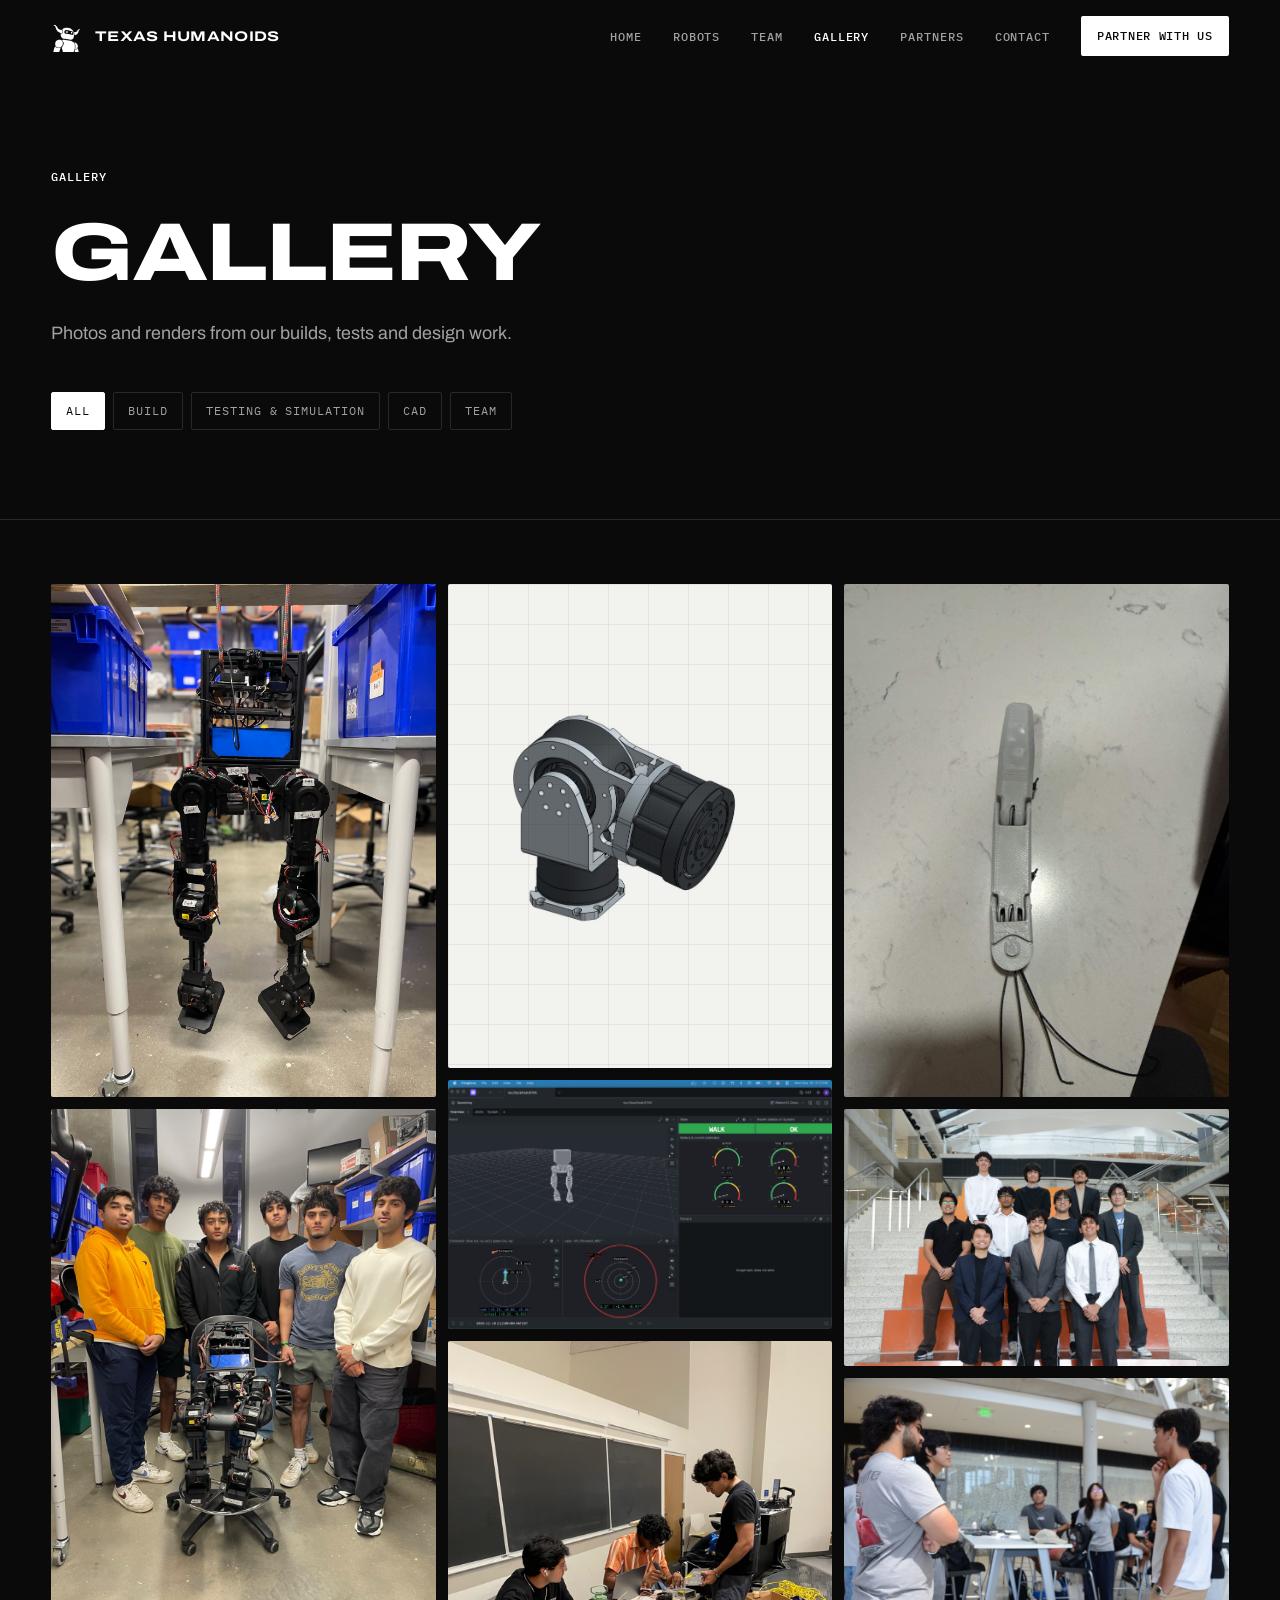
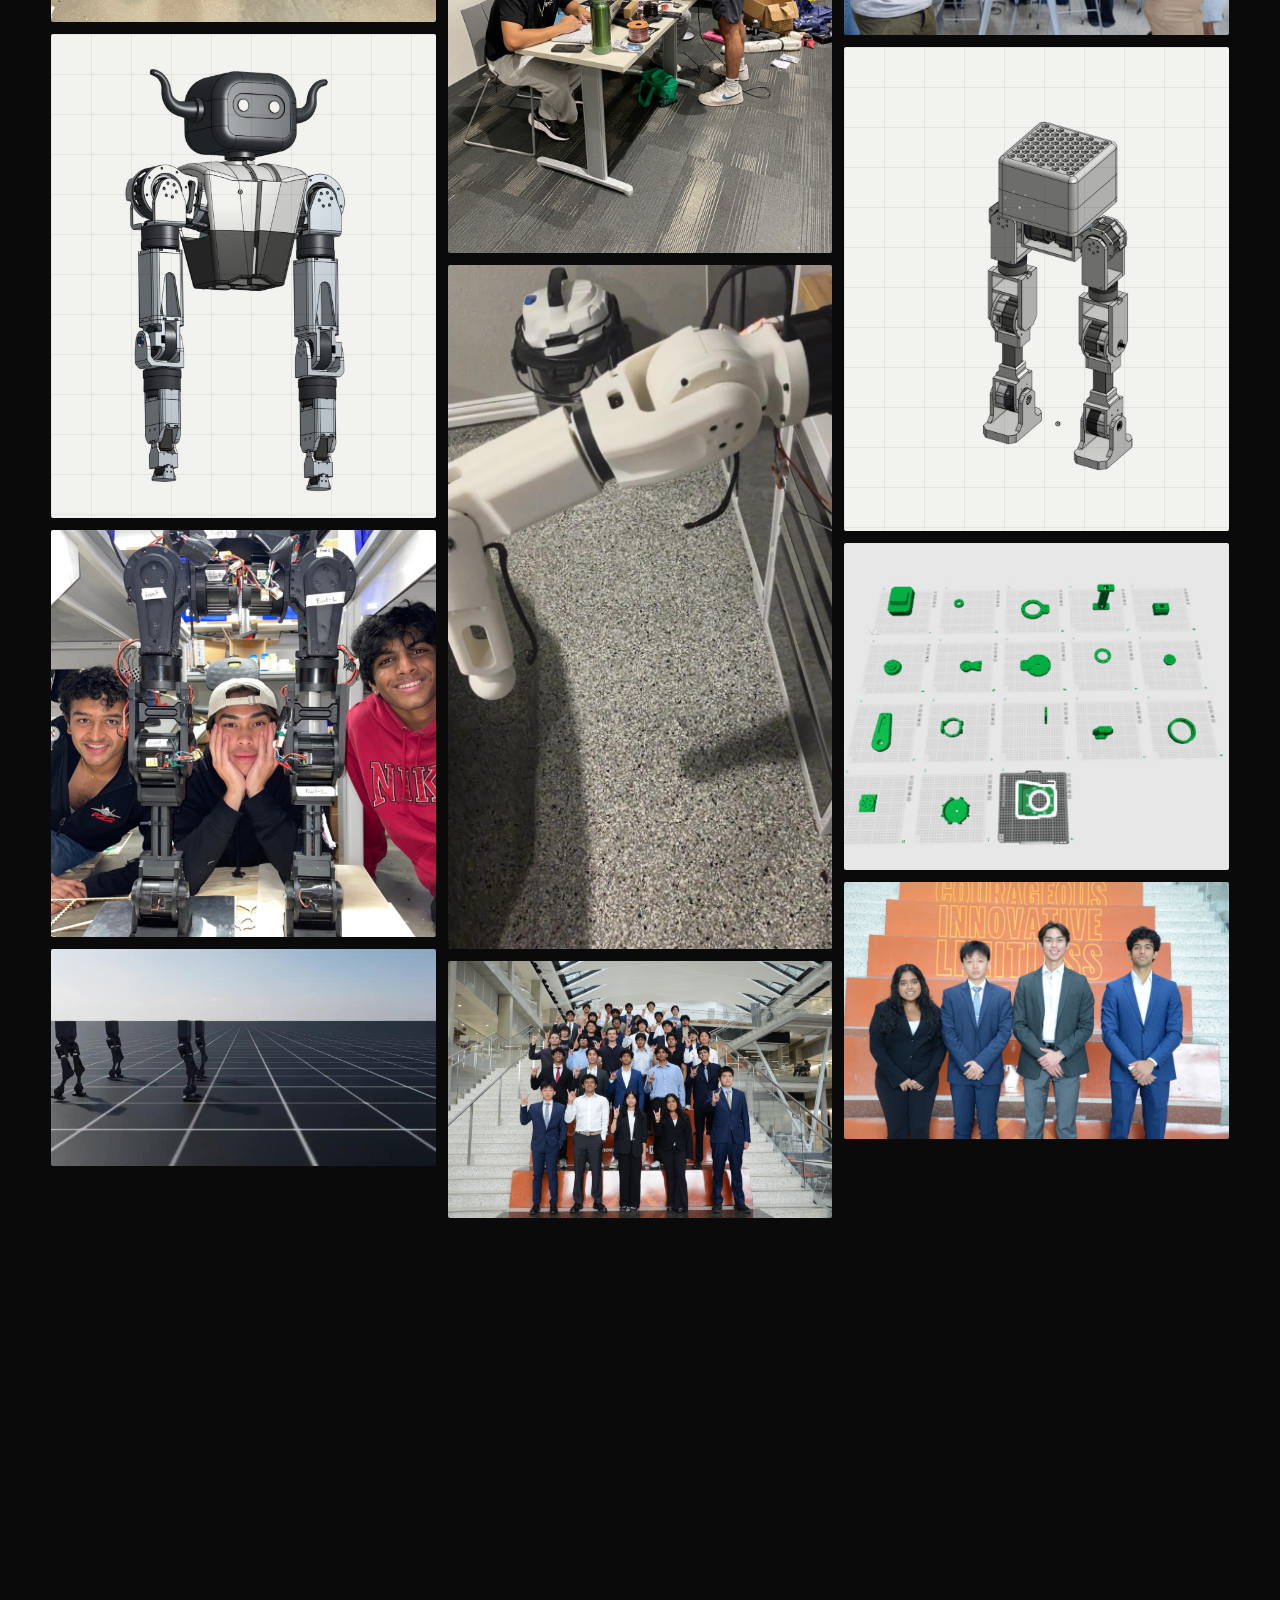
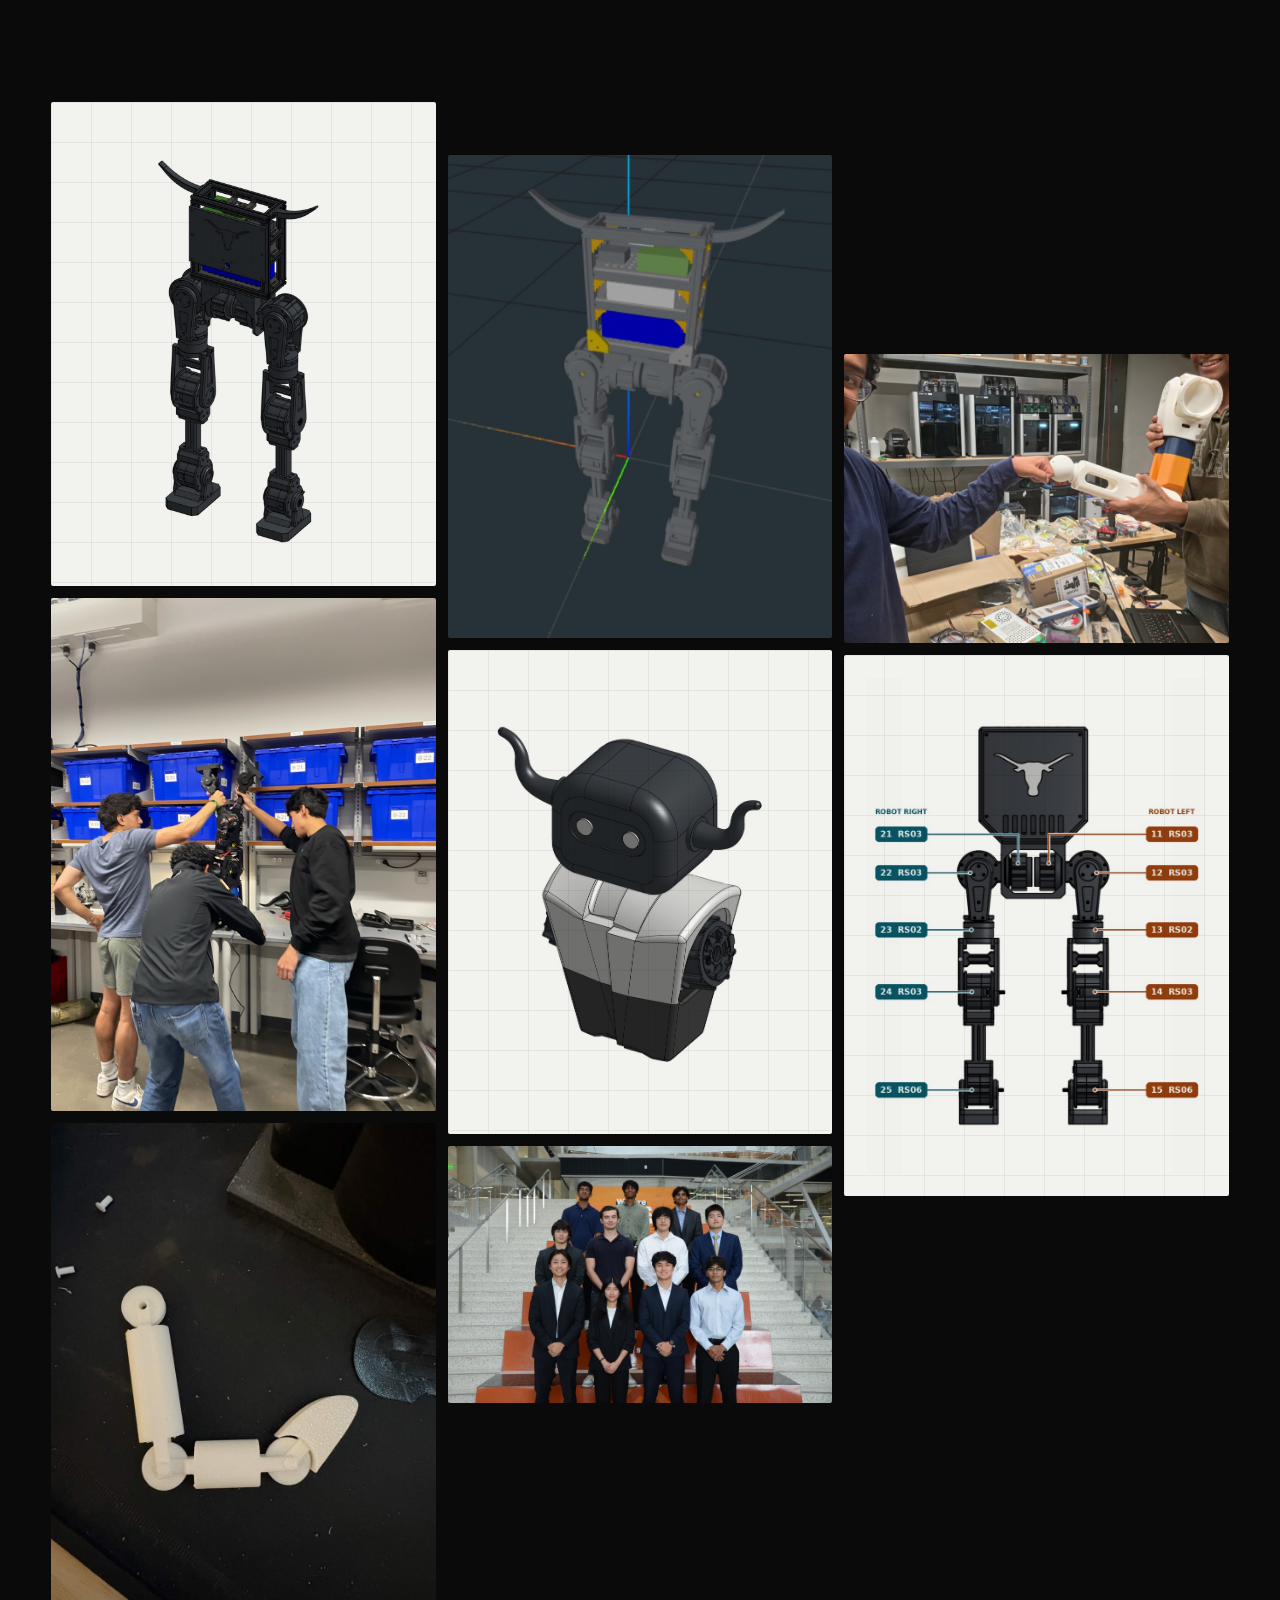
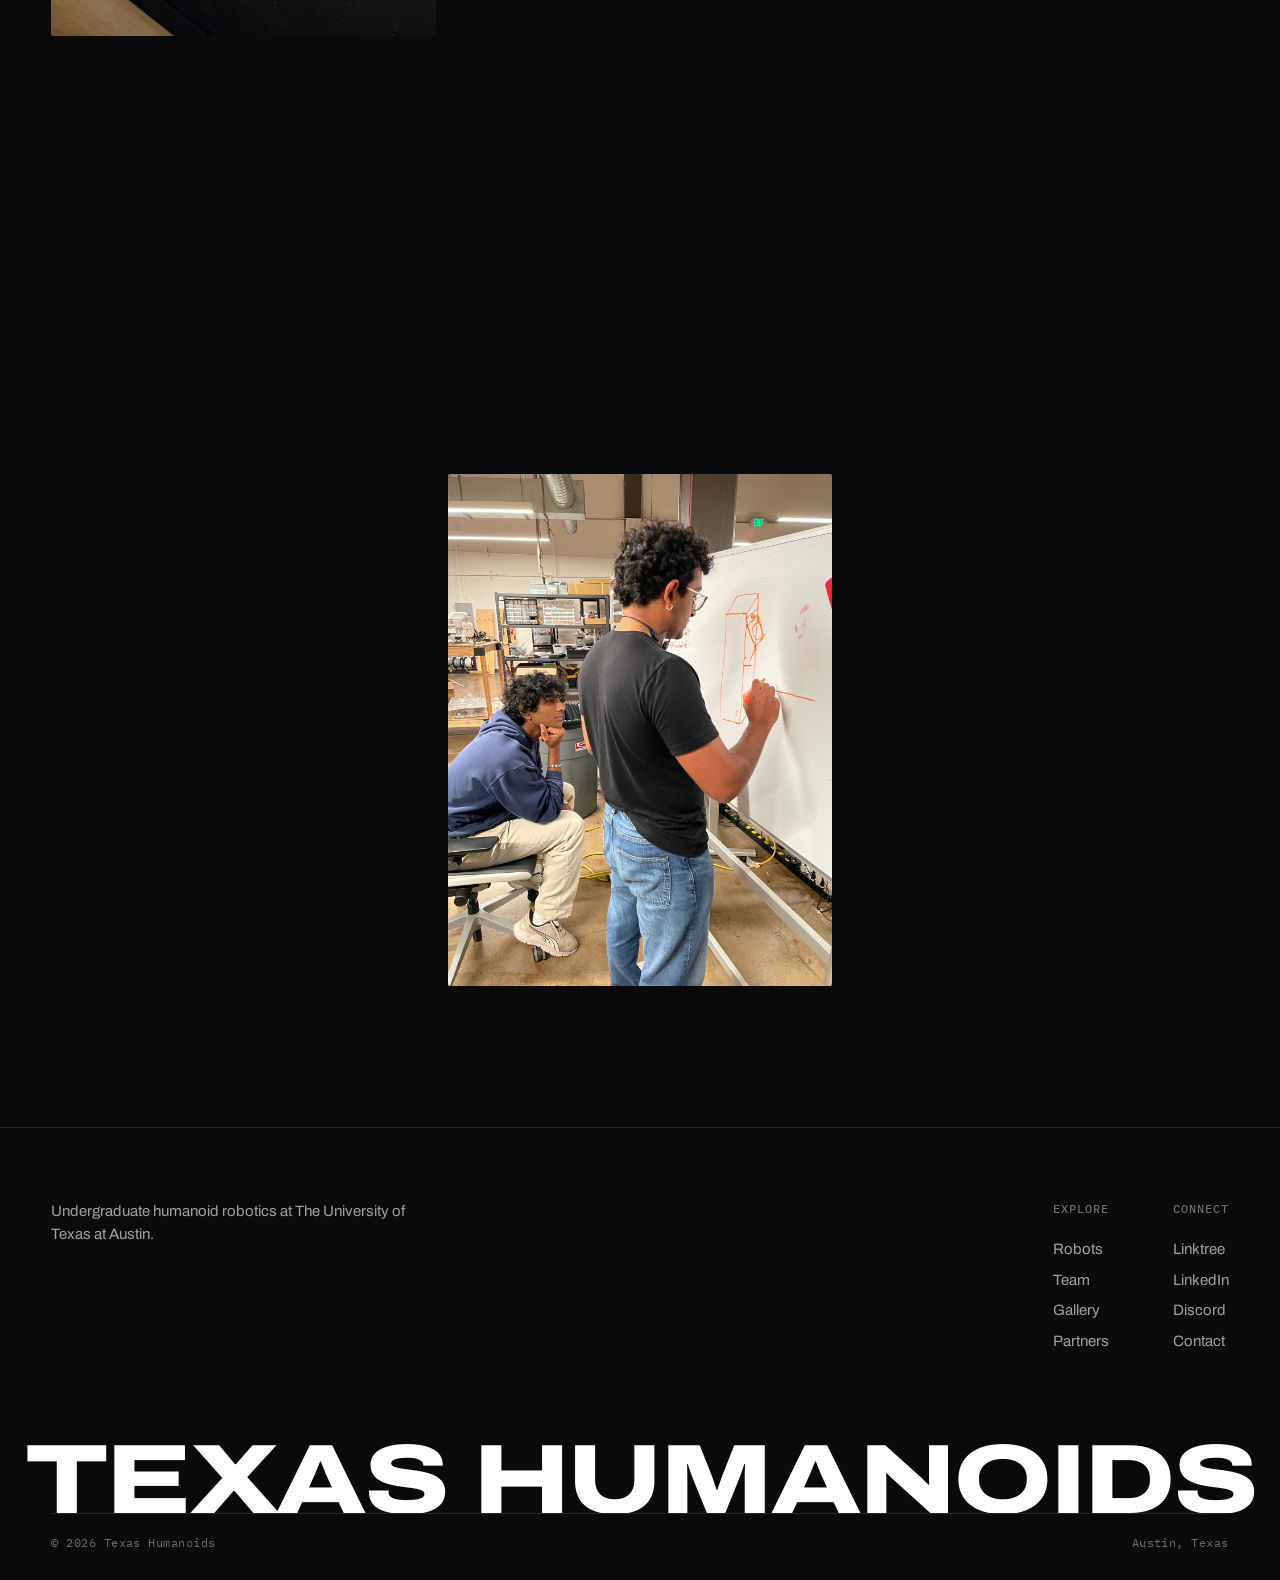
==== commit dfd1cac8: "Remove seven CAD and schematic images from the gallery Co-Authored-By: Claude Opus 5.5 <noreply@anth" ====
--- a/gallery.html
+++ b/gallery.html
@@ -68,34 +68,27 @@
           <a class="g-item paper r" href="images/web/cad-shoulder.jpg" data-cat="cad"><img src="images/web/cad-shoulder.jpg" alt="Shoulder actuators" width="773" height="1000" loading="lazy"><span class="cap">Shoulder actuators</span></a>
           <a class="g-item r" href="images/web/walker-telemetry.jpg" data-cat="sim"><img src="images/web/walker-telemetry.jpg" alt="Walker telemetry dashboard" width="1600" height="1034" loading="lazy"><span class="cap">Walker telemetry dashboard</span></a>
           <a class="g-item r" href="images/web/build-electronics.jpg" data-cat="build"><img src="images/web/build-electronics.jpg" alt="Electronics build session" width="1050" height="1400" loading="lazy"><span class="cap">Electronics build session</span></a>
-          <a class="g-item paper r" href="images/web/cad-knee.jpg" data-cat="cad"><img src="images/web/cad-knee.jpg" alt="Four-bar knee" width="773" height="1000" loading="lazy"><span class="cap">Four-bar knee</span></a>
           <a class="g-item r" href="images/web/teleop-arm.jpg" data-cat="sim"><img src="images/web/teleop-arm.jpg" alt="Tele-operated arm" width="787" height="1400" loading="lazy"><span class="cap">Tele-operated arm</span></a>
           <a class="g-item r" href="images/web/whole_group.jpg" data-cat="team"><img src="images/web/whole_group.jpg" alt="Texas Humanoids, Fall 2026" width="2400" height="1604" loading="lazy"><span class="cap">Texas Humanoids, Fall 2026</span></a>
           <a class="g-item r" href="images/web/build-design-session.jpg" data-cat="build"><img src="images/web/build-design-session.jpg" alt="Design session" width="1050" height="1400" loading="lazy"><span class="cap">Design session</span></a>
-          <a class="g-item paper r" href="images/web/cad-wrist.jpg" data-cat="cad"><img src="images/web/cad-wrist.jpg" alt="Wrist with UMI gripper" width="773" height="1000" loading="lazy"><span class="cap">Wrist with UMI gripper</span></a>
           <a class="g-item r" href="images/web/walker-urdf.jpg" data-cat="sim"><img src="images/web/walker-urdf.jpg" alt="Walker URDF model" width="716" height="900" loading="lazy"><span class="cap">Walker URDF model</span></a>
           <a class="g-item paper r" href="images/web/cad-neck.jpg" data-cat="cad"><img src="images/web/cad-neck.jpg" alt="Neck and head" width="773" height="1000" loading="lazy"><span class="cap">Neck and head</span></a>
           <a class="g-item r" href="images/web/mechanical.jpg" data-cat="team"><img src="images/web/mechanical.jpg" alt="Mechanical team" width="1800" height="1203" loading="lazy"><span class="cap">Mechanical team</span></a>
           <a class="g-item r" href="images/web/working.jpg" data-cat="build"><img src="images/web/working.jpg" alt="Work session" width="1800" height="1203" loading="lazy"><span class="cap">Work session</span></a>
-          <a class="g-item paper r" href="images/web/cad-elbow.jpg" data-cat="cad"><img src="images/web/cad-elbow.jpg" alt="Elbow joint" width="773" height="1000" loading="lazy"><span class="cap">Elbow joint</span></a>
           <a class="g-item r" href="images/web/perception-tracking.jpg" data-cat="sim"><img src="images/web/perception-tracking.jpg" alt="Video capture for human tracking" width="1800" height="508" loading="lazy"><span class="cap">Video capture for human tracking</span></a>
           <a class="g-item r" href="images/web/electrical.jpg" data-cat="team"><img src="images/web/electrical.jpg" alt="Electrical team" width="1800" height="1203" loading="lazy"><span class="cap">Electrical team</span></a>
-          <a class="g-item paper r" href="images/web/cad-foot.jpg" data-cat="cad"><img src="images/web/cad-foot.jpg" alt="Spring-loaded foot" width="1100" height="850" loading="lazy"><span class="cap">Spring-loaded foot</span></a>
           <a class="g-item r" href="images/web/whiteboard-1.jpg" data-cat="build"><img src="images/web/whiteboard-1.jpg" alt="Arm kinematics on the whiteboard" width="1800" height="1350" loading="lazy"><span class="cap">Arm kinematics on the whiteboard</span></a>
           <a class="g-item r" href="images/web/finger-test.jpg" data-cat="sim"><img src="images/web/finger-test.jpg" alt="Finger test" width="900" height="1200" loading="lazy"><span class="cap">Finger test</span></a>
-          <a class="g-item paper r" href="images/web/cad-actuator.jpg" data-cat="cad"><img src="images/web/cad-actuator.jpg" alt="Custom actuator, exploded view" width="688" height="900" loading="lazy"><span class="cap">Custom actuator, exploded view</span></a>
           <a class="g-item r" href="images/web/software.jpg" data-cat="team"><img src="images/web/software.jpg" alt="Software team" width="1800" height="1203" loading="lazy"><span class="cap">Software team</span></a>
           <a class="g-item r" href="images/web/working_2.jpg" data-cat="build"><img src="images/web/working_2.jpg" alt="Team discussion" width="1800" height="1203" loading="lazy"><span class="cap">Team discussion</span></a>
           <a class="g-item paper r" href="images/web/cad-walker-v1.jpg" data-cat="cad"><img src="images/web/cad-walker-v1.jpg" alt="Walker CAD, first version" width="927" height="1200" loading="lazy"><span class="cap">Walker CAD, first version</span></a>
           <a class="g-item r" href="images/web/walker-print-slices.jpg" data-cat="sim"><img src="images/web/walker-print-slices.jpg" alt="Sliced walker parts" width="1100" height="934" loading="lazy"><span class="cap">Sliced walker parts</span></a>
-          <a class="g-item paper r" href="images/web/cad-lower-leg.jpg" data-cat="cad"><img src="images/web/cad-lower-leg.jpg" alt="Lower leg linkage" width="773" height="1000" loading="lazy"><span class="cap">Lower leg linkage</span></a>
           <a class="g-item r" href="images/web/operations.jpg" data-cat="team"><img src="images/web/operations.jpg" alt="Operations team" width="1800" height="1203" loading="lazy"><span class="cap">Operations team</span></a>
           <a class="g-item r" href="images/web/whiteboard-2.jpg" data-cat="build"><img src="images/web/whiteboard-2.jpg" alt="Planning joint layouts" width="1800" height="1350" loading="lazy"><span class="cap">Planning joint layouts</span></a>
           <a class="g-item paper r" href="images/web/actuator-dyno.jpg" data-cat="cad"><img src="images/web/actuator-dyno.jpg" alt="Actuator dynamometer" width="1000" height="653" loading="lazy"><span class="cap">Actuator dynamometer</span></a>
           <a class="g-item r" href="images/web/robot-arm.jpg" data-cat="build"><img src="images/web/robot-arm.jpg" alt="3D-printed arm segment" width="1800" height="1352" loading="lazy"><span class="cap">3D-printed arm segment</span></a>
           <a class="g-item paper r" href="images/web/walker-actuator-map.jpg" data-cat="cad"><img src="images/web/walker-actuator-map.jpg" alt="Walker actuator map" width="752" height="1100" loading="lazy"><span class="cap">Walker actuator map</span></a>
           <a class="g-item r" href="images/web/team-selfie.jpg" data-cat="team"><img src="images/web/team-selfie.jpg" alt="The three founders" width="1400" height="1050" loading="lazy"><span class="cap">The three founders</span></a>
-          <a class="g-item paper r" href="images/web/power-schematic.jpg" data-cat="sim"><img src="images/web/power-schematic.jpg" alt="Power architecture schematic" width="1600" height="1131" loading="lazy"><span class="cap">Power architecture schematic</span></a>
           <a class="g-item paper r" href="images/web/arm-cad.png" data-cat="cad"><img src="images/web/arm-cad.png" alt="Tele-operated arm CAD" width="410" height="712" loading="lazy"><span class="cap">Tele-operated arm CAD</span></a>
         </div>
       </div>
